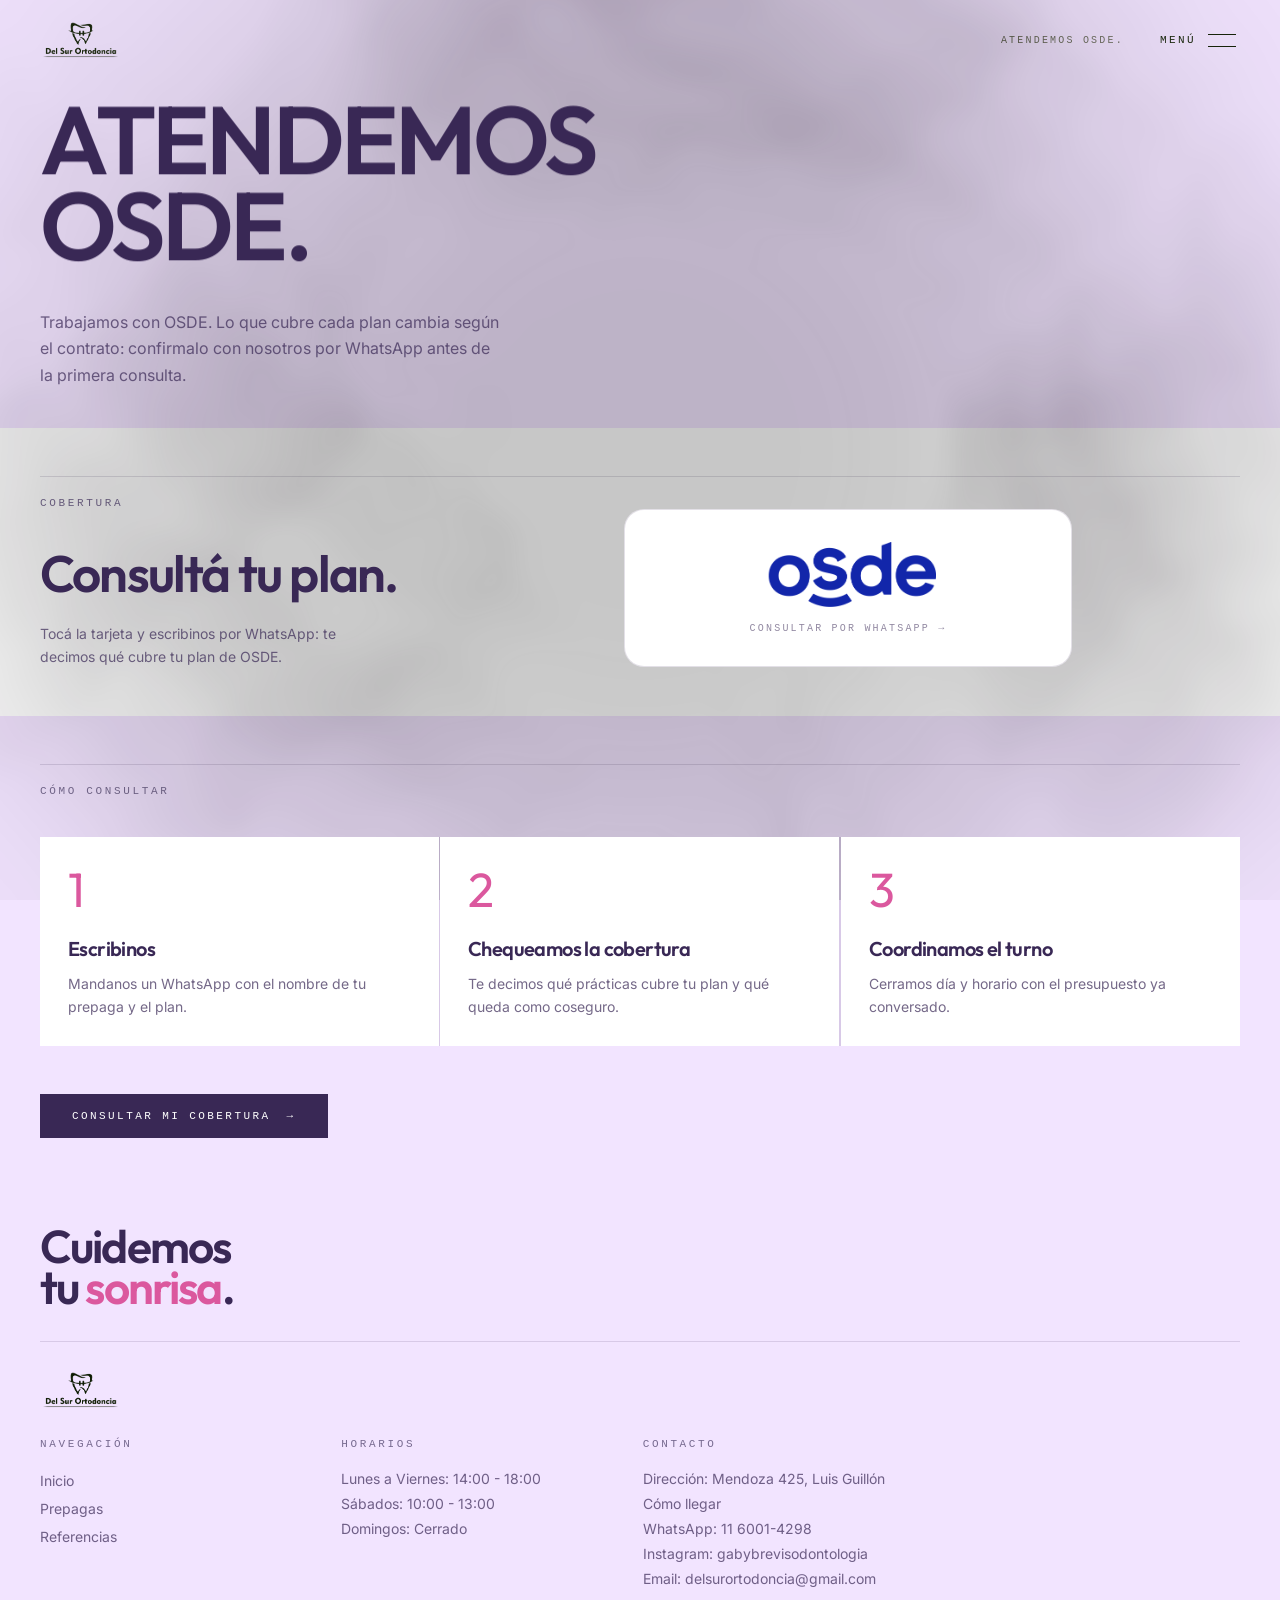
==== prepagas.html @ 05bff057 "Celu" ====
<!doctype html>
<html lang="es">

<head>
  <meta charset="utf-8" />
  <meta name="viewport" content="width=device-width, initial-scale=1" />
  <title>Prepagas — Del Sur Ortodoncia</title>
  <meta name="description"
    content="Atendemos OSDE en Del Sur Ortodoncia. Consultá tu cobertura por WhatsApp antes de reservar el turno." />
  <meta name="author" content="Del Sur Ortodoncia" />
  <meta property="og:type" content="website" />
  <meta property="og:title" content="Prepagas — Del Sur Ortodoncia" />
  <meta property="og:description"
    content="Atendemos OSDE en Del Sur Ortodoncia. Consultá tu cobertura por WhatsApp antes de reservar el turno." />
  <meta name="twitter:card" content="summary_large_image" />
  <link rel="icon" href="/favicon.ico" />
  <link rel="preconnect" href="https://fonts.googleapis.com" />
  <link rel="preconnect" href="https://fonts.gstatic.com" crossorigin />
  <link rel="stylesheet"
    href="https://fonts.googleapis.com/css2?family=Outfit:wght@400;500;600;700&family=Inter:wght@400;500&display=swap" />
  <link rel="stylesheet" href="css/base.css?v=6" />
  <link rel="stylesheet" href="css/utils.css" />
  <link rel="stylesheet" href="css/efectos.css" />
</head>

<body class="pagina-prepagas">
  <div class="cortina" aria-hidden="true"></div>
  <header class="cabecera">
    <div class="contenedor">
      <a class="marca" href="index.html" aria-label="Inicio">
        <img src="logo.png" alt="Del Sur Ortodoncia"
          style="max-height: 48px; width: auto; max-width: 100%; object-fit: contain; mix-blend-mode: difference;">
      </a>
      <div class="cabecera-derecha">
        <span data-magnetic="0.35">
          <button type="button" class="boton-menu" data-menu-btn aria-expanded="false" aria-label="Abrir menú">
            <span data-menu-label>Menú</span>
            <span class="icono-menu" aria-hidden="true"><span></span><span></span></span>
          </button>
        </span>
      </div>
    </div>
  </header>

  <div class="menu">
    <div class="contenedor">
      <nav class="menu-lista">
        <span class="menu-fila"><a class="menu-enlace" href="index.html"><span class="menu-numero">1</span><span
              class="menu-texto titulo-grande">Inicio</span></a></span>
        <span class="menu-fila"><a class="menu-enlace activo" href="prepagas.html"><span
              class="menu-numero">2</span><span class="menu-texto titulo-grande">Prepagas</span></a></span>
        <span class="menu-fila"><a class="menu-enlace" href="referencias.html"><span class="menu-numero">3</span><span
              class="menu-texto titulo-grande">Referencias</span></a></span>
      </nav>
      <div class="menu-info">
        <p class="fuente-texto parrafo-chico opacidad-60" style="max-width:20rem">Del Sur Ortodoncia — atención
          odontológica con tiempos
          reales y seguimiento del caso.</p>
        <p class="texto-mono-10 mayusculas opacidad-60" style="line-height:2">Dirección: Mendoza 425, Luis
          Guillón<br />WhatsApp: 11 6001-4298<br />delsurortodoncia@gmail.com</p>
        <p class="texto-mono-10 mayusculas opacidad-40 med-td">Menú — 6 secciones</p>
      </div>
    </div>
  </div>

  <main>
    <section class="fondo-celeste relleno-abajo-10 relleno-arriba-20 med-ra-24">
      <div class="contenedor">
        <h1 class="titulo-grande mayusculas" data-split data-delay="0.1" data-trigger="load"><span
            class="linea-mascara"><span data-line-inner>Atendemos</span></span><span class="linea-mascara"><span
              data-line-inner>OSDE.</span></span></h1>
        <div class="margen-arriba-10" data-reveal data-y="30" data-delay="0.3" style="max-width:46ch">
          <p class="fuente-texto parrafo opacidad-70">Trabajamos con OSDE. Lo que cubre cada plan cambia
            según el contrato: confirmalo con nosotros por WhatsApp antes de la primera consulta.</p>
        </div>
      </div>
    </section>

    <section class="fondo-claro relleno-vert-10 med-rv-12 seccion-cobertura">
      <div class="contenedor">
        <div class="cabecera-seccion"><span class="etiqueta">Cobertura</span>
        </div>
        <div class="grilla espacio-12 margen-arriba-10 med-columnas-12 alinear-centro">
          <div class="med-cs-4">
            <div data-reveal data-y="30">
              <h2 class="titulo-mediano" style="max-width:14ch">Consultá tu plan.</h2>
              <p class="margen-arriba-6 fuente-texto parrafo-chico opacidad-70" style="max-width:38ch">Tocá la tarjeta y
                escribinos por WhatsApp: te decimos qué cubre tu plan de OSDE.</p>
            </div>
          </div>
          <div class="med-cs-8">
            <a class="tarjeta-osde"
              href="https://wa.me/5491160014298?text=%C2%A1Hola%21%20Quiero%20saber%20qu%C3%A9%20tratamientos%20cubre%20mi%20plan%20de%20OSDE%20en%20Del%20Sur%20Ortodoncia."
              target="_blank" rel="noopener noreferrer" aria-label="Consultar por WhatsApp qué cubre OSDE"><img
                src="assets/logos/osde.png" alt="Logo de OSDE" loading="lazy" /><span class="leyenda">Consultar por
                WhatsApp →</span></a>
          </div>
        </div>
      </div>
    </section>

    <section class="fondo-celeste relleno-vert-10 med-rv-12">
      <div class="contenedor">
        <div class="cabecera-seccion"><span class="etiqueta">Cómo consultar</span></div>
        <div class="grilla-tarjetas margen-arriba-10 med-columnas-3">
          <div class="tarjeta tarjeta-paso relleno-8 med-relleno-10"><span
              class="fuente-titulo texto-5xl texto-verde">1</span>
            <h2 class="margen-arriba-6 fuente-titulo texto-xl">Escribinos</h2>
            <p class="margen-arriba-3 fuente-texto parrafo-chico opacidad-70">Mandanos un WhatsApp con el nombre de tu
              prepaga y el
              plan.</p>
          </div>
          <div class="tarjeta tarjeta-paso relleno-8 med-relleno-10"><span
              class="fuente-titulo texto-5xl texto-verde">2</span>
            <h2 class="margen-arriba-6 fuente-titulo texto-xl">Chequeamos la cobertura</h2>
            <p class="margen-arriba-3 fuente-texto parrafo-chico opacidad-70">Te decimos qué prácticas cubre tu plan y
              qué queda como coseguro.</p>
          </div>
          <div class="tarjeta tarjeta-paso relleno-8 med-relleno-10"><span
              class="fuente-titulo texto-5xl texto-verde">3</span>
            <h2 class="margen-arriba-6 fuente-titulo texto-xl">Coordinamos el turno</h2>
            <p class="margen-arriba-3 fuente-texto parrafo-chico opacidad-70">Cerramos día y horario con el presupuesto
              ya conversado.</p>
          </div>
        </div>
        <div class="margen-arriba-12"><span data-magnetic="0.25"><a class="boton boton-solido"
              href="https://wa.me/5491160014298?text=%C2%A1Hola%21%20Quiero%20consultar%20si%20atienden%20mi%20prepaga%20en%20Del%20Sur%20Ortodoncia."
              target="_blank" rel="noopener noreferrer"><span class="relativo">Consultar mi cobertura</span><span
                class="flecha">→</span></a></span></div>
      </div>
    </section>
  </main>
  <footer class="fondo-celeste">
    <div class="contenedor relleno-vert-8 med-rv-10">
      <div>
        <h2 class="titulo-grande" style="max-width:12ch">Cuidemos tu <span class="texto-verde">sonrisa</span>.
        </h2>
      </div>
      <div class="margen-arriba-20 flexible columna espacio-3 borde-arriba relleno-arriba-6 peq-fila peq-ac peq-je">
        <img src="logo.png" alt="Del Sur Ortodoncia"
          style="max-height: 48px; width: auto; max-width: 100%; object-fit: contain; mix-blend-mode: difference;">
      </div>
      <div class="grilla espacio-10 margen-arriba-10 med-columnas-3" style="max-width:54rem">
        <div>
          <p class="etiqueta">Navegación</p>
          <ul class="margen-arriba-5 separacion-y-2">
            <li><a class="fuente-texto texto-chico opacidad-70" href="index.html">Inicio</a></li>
            <li><a class="fuente-texto texto-chico opacidad-70" href="prepagas.html">Prepagas</a></li>
            <li><a class="fuente-texto texto-chico opacidad-70" href="referencias.html">Referencias</a></li>
          </ul>
        </div>
        <div>
          <p class="etiqueta">Horarios</p>
          <ul class="margen-arriba-5 separacion-y-2 fuente-texto texto-chico opacidad-70">
            <li>Lunes a Viernes: 14:00 - 18:00</li>
            <li>Sábados: 10:00 - 13:00</li>
            <li>Domingos: Cerrado</li>
          </ul>
        </div>
        <div>
          <p class="etiqueta">Contacto</p>
          <ul class="margen-arriba-5 separacion-y-2 fuente-texto texto-chico opacidad-70">
            <li>Dirección: Mendoza 425, Luis Guillón</li>
            <li><a href="index.html#como-llegar">Cómo llegar</a></li>
            <li>WhatsApp: <a href="https://wa.me/5491160014298" target="_blank" rel="noopener noreferrer">11
                6001-4298</a></li>
            <li>Instagram: <a href="https://www.instagram.com/gabybrevisodontologia/" target="_blank"
                rel="noopener noreferrer">gabybrevisodontologia</a></li>
            <li>Email: delsurortodoncia@gmail.com</li>
          </ul>
        </div>
      </div>
    </div>
  </footer>
  <script src="js/site.js?v=3" defer></script>
  <script src="js/efectos.js?v=2" defer></script>
</body>

</html>
---- css/base.css ----
:root {
  --ink: oklch(0.32 0.07 185);
  --ink-soft: oklch(0.43 0.06 185);
  --bone: oklch(1 0 0);
  --bone-deep: oklch(0.955 0.02 180);
  --stone: oklch(0.55 0.045 185);
  --mint: oklch(0.6 0.12 185);
  --clay: oklch(0.66 0.1 185);
  --sky: oklch(0.965 0.025 180);
  --sky-deep: oklch(0.915 0.05 182);
  --line: oklch(0.32 0.07 185 / 0.14);
  --line-invert: oklch(0.32 0.07 185 / 0.1);
  --background: var(--bone);
  --foreground: var(--ink);

  --font-display: "Outfit", ui-sans-serif, system-ui, sans-serif;
  --font-sans: "Inter", ui-sans-serif, system-ui, sans-serif;
  --font-mono: ui-monospace, monospace;
  --ease-out-expo: cubic-bezier(0.16, 1, 0.3, 1);
}

.pagina-prepagas {
  --ink: oklch(0.32 0.08 300);
  --ink-soft: oklch(0.43 0.07 300);
  --bone-deep: oklch(0.955 0.02 305);
  --stone: oklch(0.55 0.06 300);
  --mint: oklch(0.65 0.18 350);
  --clay: oklch(0.7 0.12 330);
  --sky: oklch(0.94 0.045 305);
  --sky-deep: oklch(0.88 0.07 305);
  --line: oklch(0.32 0.08 300 / 0.14);
  --line-invert: oklch(0.32 0.08 300 / 0.1);
  --background: var(--bone);
  --foreground: var(--ink);
}

.pagina-prepagas .velo {
  background: oklch(0.4 0.08 310);
}

.pagina-referencias {
  --ink: oklch(0.32 0.08 280);
  --ink-soft: oklch(0.43 0.07 280);
  --bone-deep: oklch(0.955 0.02 280);
  --stone: oklch(0.55 0.06 280);
  --mint: oklch(0.60 0.17 275);
  --clay: oklch(0.68 0.12 300);
  --sky: oklch(0.93 0.05 280);
  --sky-deep: oklch(0.86 0.08 278);
  --line: oklch(0.32 0.08 280 / 0.14);
  --line-invert: oklch(0.32 0.08 280 / 0.1);
  --background: var(--bone);
  --foreground: var(--ink);
}

.pagina-referencias .velo {
  background: oklch(0.4 0.09 280);
}

.vitrina {
  max-width: 52rem;
  margin-inline: auto;
}

.pestanas {
  display: flex;
  align-items: center;
  gap: 0.5rem;
  flex-wrap: wrap;
}

.pestana {
  display: inline-flex;
  align-items: baseline;
  gap: 0.6rem;
  border: 1px solid var(--line);
  border-radius: 999px;
  background: transparent;
  color: inherit;
  padding: 0.7rem 1.2rem;
  font-family: var(--font-mono);
  font-size: 11px;
  text-transform: uppercase;
  letter-spacing: 0.18em;
  transition:
    background-color 0.4s var(--ease-out-expo),
    color 0.4s var(--ease-out-expo);
}

.pestana-num {
  font-size: 10px;
  opacity: 0.55;
}

.pestana.activa {
  background: var(--ink);
  border-color: var(--ink);
  color: var(--bone);
}

.vitrina-cuenta {
  margin-left: auto;
  font-family: var(--font-mono);
  font-size: 10px;
  letter-spacing: 0.22em;
  opacity: 0.55;
}

.marco-vitrina {
  display: grid;
  margin-top: 1.25rem;
  border: 1px solid var(--line);
  border-radius: 1.25rem;
  overflow: hidden;
  background: var(--bone);
}

.foto-vitrina {
  grid-area: 1 / 1;
  margin: 0;
  opacity: 0;
  visibility: hidden;
  transform: scale(0.985);
  transition:
    opacity 0.55s var(--ease-out-expo),
    transform 0.55s var(--ease-out-expo),
    visibility 0s linear 0.55s;
}

.foto-vitrina.activa {
  opacity: 1;
  visibility: visible;
  transform: none;
  transition:
    opacity 0.55s var(--ease-out-expo),
    transform 0.55s var(--ease-out-expo);
}

.foto-vitrina img {
  display: block;
  width: 100%;
  height: auto;
}

.mapa {
  width: 100%;
  aspect-ratio: 16 / 10;
  border: 1px solid var(--line);
  border-radius: 1.25rem;
  filter: saturate(0.75);
}

*,
*::before,
*::after {
  box-sizing: border-box;
  border: 0 solid var(--line);
}

html {
  -webkit-font-smoothing: antialiased;
  text-rendering: optimizeLegibility;
}

body {
  margin: 0;
  background-color: var(--background);
  color: var(--foreground);
  font-family: var(--font-sans);
  overflow-x: hidden;
}

img {
  display: block;
  max-width: 100%;
}

a {
  color: inherit;
  text-decoration: none;
}

button {
  font: inherit;
  color: inherit;
  background: none;
  cursor: pointer;
}

ul {
  list-style: none;
  margin: 0;
  padding: 0;
}

p,
h1,
h2,
h3,
dl,
dd {
  margin: 0;
}

::selection {
  background: var(--sky-deep);
  color: var(--ink);
}

h1,
h2,
h3 {
  font-family: var(--font-display);
  font-weight: 600;
  letter-spacing: -0.035em;
  line-height: 0.92;
  text-wrap: balance;
}


.fondo-celeste {
  background-color: var(--sky);
  color: var(--ink);
}

.fondo-claro {
  background-color: var(--bone);
  color: var(--ink);
}

.contenedor {
  width: 100%;
  margin-inline: auto;
  max-width: 100rem;
  padding-inline: 1.25rem;
}

@media (width >=48rem) {
  .contenedor {
    padding-inline: 2.5rem;
  }
}

@media (width >=90rem) {
  .contenedor {
    padding-inline: 4rem;
  }
}

.etiqueta {
  font-family: var(--font-mono);
  font-size: 0.6875rem;
  text-transform: uppercase;
  letter-spacing: 0.24em;
  color: var(--stone);
}

.titulo-xl {
  font-family: var(--font-display);
  font-weight: 600;
  letter-spacing: -0.045em;
  line-height: 0.86;
  font-size: clamp(3rem, 12.5vw, 15rem);
}

.titulo-grande {
  font-family: var(--font-display);
  font-weight: 600;
  letter-spacing: -0.04em;
  line-height: 0.9;
  font-size: clamp(2.5rem, 7.5vw, 7rem);
}

.titulo-mediano {
  font-family: var(--font-display);
  font-weight: 600;
  letter-spacing: -0.035em;
  line-height: 0.95;
  font-size: clamp(1.875rem, 4vw, 3.5rem);
}

.linea-mascara {
  display: block;
  overflow: hidden;
}

.mayusculas {
  text-transform: uppercase;
}

.texto-verde {
  color: var(--mint);
}

.texto-arcilla {
  color: var(--clay);
}

.texto-gris {
  color: var(--stone);
}

.fuente-titulo {
  font-family: var(--font-display);
  letter-spacing: -0.03em;
}

.fuente-texto {
  font-family: var(--font-sans);
}

.fuente-mono {
  font-family: var(--font-mono);
}

.texto-mono-10 {
  font-family: var(--font-mono);
  font-size: 10px;
  letter-spacing: 0.22em;
}

.texto-mono-11 {
  font-family: var(--font-mono);
  font-size: 11px;
  letter-spacing: 0.2em;
}

.mayusculas {
  text-transform: uppercase;
}

.parrafo {
  font-size: 1rem;
  line-height: 1.65;
}

.parrafo-chico {
  font-size: 0.875rem;
  line-height: 1.65;
}

.borde-arriba {
  border-top-width: 1px;
}

.borde-abajo {
  border-bottom-width: 1px;
}

.borde-vertical {
  border-top-width: 1px;
  border-bottom-width: 1px;
}

.borde-actual {
  border-color: currentColor;
}

.borde-suave {
  border-color: color-mix(in oklab, currentColor 15%, transparent);
}


[data-reveal] {
  opacity: 0;
  transform: translateY(var(--reveal-y, 28px));
  transition:
    opacity 1s var(--ease-out-expo),
    transform 1s var(--ease-out-expo);
  transition-delay: var(--reveal-delay, 0s);
}

[data-reveal].animado {
  opacity: 1;
  transform: translateY(0);
}

[data-line-inner] {
  display: block;
  transform: translateY(105%);
  opacity: 0;
  will-change: transform;
  transition:
    transform 1.15s var(--ease-out-expo),
    opacity 1.15s var(--ease-out-expo);
  transition-delay: var(--line-delay, 0s);
}

[data-line-inner].animado {
  transform: translateY(0);
  opacity: 1;
}

[data-parallax] {
  position: relative;
  overflow: hidden;
  clip-path: inset(14% 0% 14% 0%);
  transition: clip-path 1.4s var(--ease-out-expo);
}

[data-parallax].animado {
  clip-path: inset(0% 0% 0% 0%);
}

[data-parallax] img {
  height: 100%;
  width: 100%;
  object-fit: cover;
  transform: scale(1.12);
  will-change: transform;
}

[data-magnetic] {
  display: inline-block;
  will-change: transform;
}

@keyframes cc-marquee {
  from {
    transform: translate3d(0, 0, 0);
  }

  to {
    transform: translate3d(-50%, 0, 0);
  }
}


.cabecera {
  position: fixed;
  inset-inline: 0;
  top: 0;
  z-index: 160;
  mix-blend-mode: difference;
  color: #fff;
}

.cabecera .contenedor {
  display: flex;
  height: 5rem;
  align-items: center;
  justify-content: space-between;
  color: #fff;
}

.marca {
  display: flex;
  align-items: baseline;
  gap: 0.75rem;
}

.marca-logo {
  font-family: var(--font-display);
  font-size: 1.65rem;
  font-weight: 600;
  letter-spacing: -0.05em;
}

.marca-subtexto {
  display: none;
  font-family: var(--font-mono);
  font-size: 10px;
  text-transform: uppercase;
  letter-spacing: 0.28em;
  opacity: 0.6;
}

@media (width >=40rem) {
  .marca-subtexto {
    display: block;
  }
}

.cabecera-derecha {
  display: flex;
  align-items: center;
  gap: 2rem;
}

.pagina-actual {
  display: none;
  font-family: var(--font-mono);
  font-size: 10px;
  text-transform: uppercase;
  letter-spacing: 0.28em;
  opacity: 0.6;
}

@media (width >=48rem) {
  .pagina-actual {
    display: block;
  }
}

.boton-menu {
  display: flex;
  height: 2.75rem;
  align-items: center;
  gap: 0.75rem;
  padding-inline: 0.25rem;
  font-family: var(--font-mono);
  font-size: 11px;
  text-transform: uppercase;
  letter-spacing: 0.22em;
}

.icono-menu {
  position: relative;
  display: block;
  height: 0.75rem;
  width: 1.75rem;
}

.icono-menu span {
  position: absolute;
  left: 0;
  display: block;
  height: 1px;
  width: 100%;
  background: currentColor;
  transition: transform 0.5s var(--ease-out-expo);
}

.icono-menu span:nth-child(1) {
  top: 0;
}

.icono-menu span:nth-child(2) {
  top: 0.75rem;
}

.abierto .icono-menu span:nth-child(1) {
  top: 0.375rem;
  transform: rotate(45deg);
}

.abierto .icono-menu span:nth-child(2) {
  top: 0.375rem;
  transform: rotate(-45deg);
}

.menu {
  position: fixed;
  inset: 0;
  z-index: 155;
  display: none;
  background: transparent;
  pointer-events: none;
}

.menu.visible {
  display: block;
  pointer-events: auto;
}

.menu::before {
  content: "";
  position: absolute;
  inset: 0;
  background: color-mix(in oklab, var(--ink) 28%, transparent);
  backdrop-filter: blur(10px);
  -webkit-backdrop-filter: blur(10px);
  opacity: 0;
  transition: opacity 0.45s ease;
}

.menu.abierto::before {
  opacity: 1;
}

.menu>.contenedor {
  position: relative;
  display: flex;
  height: auto;
  max-height: 78vh;
  overflow: auto;
  flex-direction: column;
  justify-content: flex-start;
  background: var(--bone);
  color: var(--ink);
  border-bottom: 1px solid var(--line);
  border-bottom-left-radius: 1.25rem;
  border-bottom-right-radius: 1.25rem;
  box-shadow: 0 30px 60px -30px oklch(0.32 0.07 185 / 0.25);
  padding-top: 5.25rem;
  padding-bottom: 1.5rem;
  transform: translateY(-102%);
  transition: transform 0.6s cubic-bezier(0.87, 0, 0.13, 1);
}

.menu.abierto>.contenedor {
  transform: translateY(0);
}

.menu-lista {
  display: flex;
  flex-direction: column;
  border-bottom-width: 1px;
}

.menu-fila {
  display: block;
  overflow: hidden;
}

.menu-fila:not(:last-child) {
  border-bottom-width: 1px;
}

.menu-enlace {
  display: flex;
  align-items: baseline;
  gap: 1.25rem;
  padding-block: 0.6rem;
  transform: translateY(40%);
  opacity: 0;
  transition:
    transform 0.6s var(--ease-out-expo),
    opacity 0.6s var(--ease-out-expo);
  transition-delay: var(--nav-delay, 0s);
}

@media (width >=48rem) {
  .menu>.contenedor {
    display: grid;
    grid-template-columns: 1.1fr 0.9fr;
    gap: 1rem 3rem;
    align-items: stretch;
    max-height: min(68vh, 30rem);
    padding-top: 6rem;
    padding-bottom: 2rem;
  }

  .menu-enlace {
    gap: 1.5rem;
    padding-block: 0.65rem;
  }
}

.menu.abierto .menu-enlace {
  transform: translateY(0);
  opacity: 1;
}

.menu-numero {
  font-family: var(--font-mono);
  font-size: 10px;
  letter-spacing: 0.22em;
  color: var(--mint);
}

.menu-lista .menu-texto {
  font-size: clamp(1.5rem, 3vw, 2.25rem);
  line-height: 1;
  opacity: 0.55;
  transition:
    opacity 0.5s var(--ease-out-expo),
    transform 0.5s var(--ease-out-expo);
}

.menu-enlace:hover .menu-texto {
  opacity: 1;
  transform: translateX(0.5rem);
}

.menu-enlace.activo .menu-texto {
  opacity: 1;
}

.menu-aqui {
  display: none;
  margin-left: auto;
  font-family: var(--font-mono);
  font-size: 10px;
  text-transform: uppercase;
  letter-spacing: 0.22em;
  color: var(--mint);
}

@media (width >=48rem) {
  .menu-aqui {
    display: block;
  }
}

.menu-info {
  display: grid;
  gap: 1rem;
  border-top-width: 1px;
  margin-top: 0.75rem;
  padding-top: 0.75rem;
  opacity: 0;
  transition: opacity 0.5s linear 0.35s;
}

.menu.abierto .menu-info {
  opacity: 1;
}

@media (width >=48rem) {
  .menu-info {
    grid-template-columns: 1fr;
    align-content: center;
    border-top-width: 0;
    border-left-width: 1px;
    margin-top: 0;
    padding-top: 0;
    padding-left: 2rem;
  }
}


.boton {
  position: relative;
  display: inline-flex;
  align-items: center;
  gap: 1rem;
  overflow: hidden;
  padding: 1rem 2rem;
  font-family: var(--font-mono);
  font-size: 11px;
  text-transform: uppercase;
  letter-spacing: 0.22em;
}

.boton .flecha {
  position: relative;
  transition: transform 0.5s var(--ease-out-expo);
}

.boton:hover .flecha {
  transform: translateX(0.375rem);
}

.boton-solido {
  background: var(--ink);
  color: var(--bone);
}

.boton-borde {
  border-width: 1px;
  color: var(--ink);
  transition: background-color 0.4s var(--ease-out-expo);
}

.boton-borde:hover {
  background: var(--sky);
}

.boton-icono {
  display: inline-flex;
  align-items: center;
  justify-content: center;
  gap: 0.75rem;
  padding: 0.75rem;
  min-width: 68px;
  min-height: 68px;
  box-sizing: border-box;
  color: var(--ink);
}

.boton-icono .tipeo:empty {
  display: none;
}


.boton-icono-claro {
  color: var(--mint);
}

/* CSS correcto: base.css. Icono 24x24 centrado en el recuadro celeste. */
.icono-wa {
  display: inline-flex;
  align-items: center;
  justify-content: center;
  flex: none;
  width: 32px;
  height: 32px;
  margin: 0;
  padding-left: 2px;
  box-sizing: border-box;
  overflow: visible;
  color: inherit;
}

.icono-wa svg {
  display: block;
  width: 28px;
  height: 28px;
  max-width: none;
}

.icono-wa path {
  fill: currentColor;
}

.boton-icono img {
  display: block;
  width: 28px;
  height: 28px;
  margin: 0;
  margin-left: 2px;
  object-fit: contain;
}

.botones-mobile {
  display: none;
}

@media (width >=48rem) {
  .boton-icono {
    background: color-mix(in oklab, var(--sky) 65%, var(--bone));
    border-radius: 1.1rem;
  }
}

@media (max-width: 47.99rem) {
  .boton-icono {
    display: none;
  }

  .botones-mobile {
    display: flex;
    flex-direction: column;
    gap: 0.75rem;
  }

  .boton-mobile {
    display: inline-flex;
    align-items: center;
    justify-content: center;
    padding: 1rem 1.5rem;
    border-radius: 999px;
    font-family: var(--font-mono);
    font-size: 11px;
    text-transform: uppercase;
    letter-spacing: 0.18em;
    text-align: center;
  }

  .boton-mobile-solido {
    background: var(--ink);
    color: var(--bone);
  }

  .boton-mobile-borde {
    border: 1px solid color-mix(in oklab, var(--ink) 35%, transparent);
    color: var(--ink);
  }
}

.boton-icono .tipeo {
  font-family: var(--font-mono);
  font-size: 11px;
  text-transform: uppercase;
  letter-spacing: 0.22em;
  white-space: nowrap;
}

.boton-icono .tipeo.con-cursor::after {
  content: "▍";
  margin-left: 1px;
}

.boton-icono .tipeo.escribiendo::after {
  animation: none;
  opacity: 1;
}

.boton-icono .tipeo.completo::after {
  animation: parpadeo 1s steps(1) infinite;
}

@keyframes parpadeo {
  50% {
    opacity: 0;
  }
}

.enlace-flecha {
  display: inline-flex;
  align-items: center;
  gap: 1rem;
  border-bottom-width: 1px;
  border-color: currentColor;
  padding-bottom: 0.5rem;
  font-family: var(--font-mono);
  font-size: 11px;
  text-transform: uppercase;
  letter-spacing: 0.22em;
}

.enlace-flecha .barra {
  display: inline-block;
  height: 1px;
  width: 2.5rem;
  background: currentColor;
  transition: width 0.5s var(--ease-out-expo);
}

.enlace-flecha:hover .barra {
  width: 4rem;
}


.grilla-coberturas {
  display: grid;
  grid-template-columns: repeat(2, minmax(0, 1fr));
  border-left-width: 1px;
  border-top-width: 1px;
}

@media (width >=40rem) {
  .grilla-coberturas {
    grid-template-columns: repeat(3, minmax(0, 1fr));
  }
}

@media (width >=64rem) {
  .grilla-coberturas {
    grid-template-columns: repeat(4, minmax(0, 1fr));
  }
}

.celda-cobertura {
  position: relative;
  display: grid;
  place-items: center;
  border-bottom-width: 1px;
  border-right-width: 1px;
  padding-inline: 1.5rem;
  height: 7rem;
  background: var(--bone);
  transition: background-color 0.5s var(--ease-out-expo);
}

.grilla-gde .celda-cobertura {
  height: 8rem;
}

a.celda-cobertura:hover {
  background: var(--sky);
}

.celda-cobertura img {
  width: auto;
  max-height: 3rem;
  max-width: 76%;
  object-fit: contain;
  transition: transform 0.5s var(--ease-out-expo);
}

.grilla-gde .celda-cobertura img {
  max-height: 3.5rem;
  max-width: 72%;
}

a.celda-cobertura:hover img {
  transform: translateY(-0.25rem);
}

.celda-cobertura .externo {
  position: absolute;
  bottom: 0.75rem;
  right: 1rem;
  opacity: 0;
  transition: opacity 0.3s linear;
}

a.celda-cobertura:hover .externo {
  opacity: 0.6;
}

.mas-coberturas {
  font-family: var(--font-display);
  letter-spacing: -0.03em;
  color: var(--stone);
  font-size: 1.25rem;
}

.grilla-gde .mas-coberturas {
  font-size: 1.5rem;
}

.tarjeta-osde {
  position: relative;
  display: flex;
  flex-direction: column;
  align-items: center;
  justify-content: center;
  gap: 1.5rem;
  height: 100%;
  min-height: 19rem;
  background: var(--bone);
  border: 1px solid var(--line);
  border-radius: 1.25rem;
  padding: clamp(2rem, 4vw, 3.5rem);
  text-align: center;
  transition:
    transform 0.5s var(--ease-out-expo),
    box-shadow 0.5s var(--ease-out-expo);
}

.tarjeta-osde:hover {
  transform: translateY(-0.25rem);
  box-shadow: 0 24px 50px -30px oklch(0.32 0.07 185 / 0.35);
}

.tarjeta-osde img {
  width: min(100%, 15rem);
  height: auto;
  max-height: 5rem;
  object-fit: contain;
}

.tarjeta-osde .leyenda {
  font-family: var(--font-mono);
  font-size: 10px;
  text-transform: uppercase;
  letter-spacing: 0.22em;
  opacity: 0.55;
}

.pagina-prepagas .tarjeta-osde img {
  width: min(100%, 11rem);
}

.pagina-prepagas .tarjeta-osde {
  min-height: 0;
  width: 100%;
  max-width: 28rem;
  margin-inline: auto;
  padding: 2rem clamp(1.5rem, 3vw, 2.5rem);
  gap: 1rem;
  justify-content: flex-start;
}

@media (width >=48rem) {
  .pagina-prepagas .seccion-cobertura .tarjeta-osde {
    margin-top: -2.5rem;
  }
}

.lista-osde {
  margin: 1.25rem 0 0;
  padding: 0;
  display: grid;
  gap: 0.5rem;
}

.lista-osde li {
  display: flex;
  gap: 0.6rem;
  align-items: baseline;
}

.lista-osde li::before {
  content: "+";
  font-family: var(--font-mono);
  color: var(--mint);
}

/* Hero inicio: fondo verdecito clarito plano, sin blur / aurora */
.pagina-inicio main>section:first-child {
  background: #E9F3EF;
}

.pagina-inicio main>section:first-child .aurora {
  display: none !important;
}

.pagina-inicio main>section:first-child.heroe-oscuro {
  background: #0A1A2E;
  color: var(--bone);
  --foreground: var(--bone);
}

.heroe-oscuro {
  background: #0A1A2E;
  color: var(--bone);
  --foreground: var(--bone);
}

.heroe-oscuro .aurora {
  display: none;
}

.heroe-oscuro .boton-icono {
  color: var(--bone);
}

.heroe-oscuro .boton-icono-claro {
  color: var(--mint);
}

.heroe-oscuro .icono-wa path {
  fill: var(--bone);
}

.heroe-oscuro .boton-mobile-solido {
  background: var(--bone);
  color: var(--ink);
}

.heroe-oscuro .boton-mobile-borde {
  border-color: color-mix(in oklab, var(--bone) 40%, transparent);
  color: var(--bone);
}

.mapa-dibujo {
  position: relative;
  display: block;
  border: 1px solid var(--line);
  border-radius: 1.25rem;
  overflow: hidden;
  background: #E6F2EC;
  aspect-ratio: 16 / 10;
  transition: transform 0.5s var(--ease-out-expo), box-shadow 0.5s var(--ease-out-expo);
}

.mapa-dibujo:hover {
  transform: translateY(-0.25rem);
  box-shadow: 0 24px 50px -30px oklch(0.32 0.07 185 / 0.35);
}

.mapa-dibujo svg {
  display: block;
  width: 100%;
  height: 100%;
}

.mapa-chip {
  position: absolute;
  left: 1rem;
  bottom: 1rem;
  display: inline-flex;
  align-items: center;
  gap: 0.6rem;
  font-family: var(--font-mono);
  font-size: 10px;
  text-transform: uppercase;
  letter-spacing: 0.18em;
  color: var(--ink);
  background: var(--bone);
  border: 1px solid var(--line);
  border-radius: 999px;
  padding: 0.55rem 1rem;
}

.mapa-chip-dir {
  position: absolute;
  left: 1rem;
  top: 1rem;
  font-family: var(--font-mono);
  font-size: 10px;
  text-transform: uppercase;
  letter-spacing: 0.18em;
  color: var(--ink);
  background: color-mix(in oklab, var(--bone) 88%, transparent);
  backdrop-filter: blur(6px);
  border: 1px solid var(--line);
  border-radius: 999px;
  padding: 0.55rem 1rem;
}

@media (width >=48rem) {
  #como-llegar .med-cs-8 {
    display: flex;
    justify-content: center;
    align-items: center;
  }

  #como-llegar .mapa-dibujo {
    width: min(100%, 26rem);
    margin-left: 1.5rem;
    margin-top: -50px;
  }
}

@keyframes mapa-pulso {
  0% {
    transform: scale(0.6);
    opacity: 0.7;
  }

  100% {
    transform: scale(2.2);
    opacity: 0;
  }
}

.grilla-tarjetas .tarjeta-paso {
  padding: 1.75rem;
}

@media (max-width: 47.99rem) {
  .pagina-inicio .seccion-osde {
    text-align: center;
  }

  .pagina-inicio .seccion-osde h2 {
    margin-inline: auto;
  }

  .pagina-inicio .seccion-osde .lista-osde {
    display: none;
  }

  .pagina-inicio .seccion-osde .tarjeta-osde {
    max-width: 24rem;
    margin-inline: auto;
    min-height: 0;
  }

  .pagina-inicio .seccion-osde .solo-pc {
    display: none;
  }

  .pagina-prepagas .seccion-cobertura {
    text-align: center;
  }

  .pagina-prepagas .seccion-cobertura h2 {
    margin-inline: auto;
  }

  .pagina-prepagas .seccion-cobertura .tarjeta-osde {
    max-width: 24rem;
    margin-inline: auto;
    min-height: 0;
  }

  .pagina-prepagas .grilla-tarjetas .tarjeta-paso {
    padding: 1rem;
  }

  .pagina-prepagas .grilla-tarjetas .tarjeta-paso .texto-5xl {
    display: none;
  }

  .pagina-prepagas .grilla-tarjetas .tarjeta-paso h2 {
    margin-top: 0;
  }
}


.fila-indice {
  display: grid;
  grid-template-columns: repeat(12, minmax(0, 1fr));
  align-items: baseline;
  gap: 1rem;
  border-bottom-width: 1px;
  padding-block: 1.5rem;
  transition: color 0.5s var(--ease-out-expo);
}

.fila-indice:hover {
  color: var(--clay);
}

.fila-indice .nombre-indice {
  transition: transform 0.5s var(--ease-out-expo);
}

.fila-indice:hover .nombre-indice {
  transform: translateX(0.75rem);
}

.grilla-tarjetas {
  display: grid;
  gap: 1px;
  background: var(--line);
}

.tarjeta {
  background: var(--bone);
  transition:
    background-color 0.5s var(--ease-out-expo),
    color 0.5s var(--ease-out-expo);
}

.tarjeta-hover:hover {
  background: var(--ink);
  color: var(--bone);
}

.cabecera-seccion {
  display: flex;
  align-items: center;
  gap: 1.5rem;
  border-top-width: 1px;
  border-color: color-mix(in oklab, currentColor 15%, transparent);
  padding-top: 1.25rem;
}

.cabecera-seccion .derecha {
  margin-left: auto;
}

.divisor>*+* {
  border-top-width: 1px;
}


.cortina {
  position: fixed;
  inset: 0;
  z-index: 150;
  display: none;
  background: var(--sky-deep);
  clip-path: inset(100% 0% 0% 0%);
}

.cortina.activo {
  display: block;
}

@media (prefers-reduced-motion: reduce) {

  *,
  *::before,
  *::after {
    transition-duration: 0.01ms !important;
    animation-duration: 0.01ms !important;
  }

  [data-reveal],
  [data-line-inner] {
    opacity: 1;
    transform: none;
  }

  [data-parallax] {
    clip-path: inset(0% 0% 0% 0%);
  }
}


.tarjeta-equipo {
  position: relative;
  display: flex;
  flex-direction: column;
  justify-content: space-between;
  min-height: 26rem;
  padding: 2rem;
  background: var(--sky);
  overflow: hidden;
  transition: background-color 0.5s var(--ease-out-expo);
}

.tarjeta-equipo:hover {
  background: var(--bone);
}

.eq-arr {
  display: flex;
  align-items: baseline;
  justify-content: space-between;
  gap: 1rem;
}

.eq-num {
  font-family: var(--font-display);
  font-weight: 600;
  font-size: clamp(6rem, 12vw, 10rem);
  line-height: 0.9;
  letter-spacing: -0.06em;
  color: var(--mint);
  margin-top: 3rem;
  user-select: none;
}

.eq-pie {
  display: flex;
  flex-wrap: wrap;
  gap: 0.5rem 1.5rem;
  margin-top: 2.5rem;
  padding-top: 1.25rem;
  border-top: 1px solid var(--line);
  font-family: var(--font-mono);
  font-size: 10px;
  text-transform: uppercase;
  letter-spacing: 0.22em;
  opacity: 0.55;
}

.progreso-lectura {
  position: fixed;
  top: 0;
  left: 0;
  height: 2px;
  width: 100%;
  transform: scaleX(0);
  transform-origin: 0 50%;
  background: var(--mint);
  z-index: 200;
  will-change: transform;
}

.cta-flotante {
  position: fixed;
  z-index: 170;
  left: 1rem;
  right: 1rem;
  bottom: 1rem;
  display: flex;
  align-items: center;
  justify-content: center;
  gap: 0.75rem;
  padding: 0.9rem 1rem;
  background: var(--ink);
  color: var(--bone);
  font-family: var(--font-mono);
  font-size: 11px;
  letter-spacing: 0.22em;
  text-transform: uppercase;
  border-radius: 999px;
  box-shadow: 0 12px 30px -12px oklch(0.31 0.062 252 / 0.55);
  transform: translateY(160%);
  transition: transform 0.6s var(--ease-out-expo);
}

.cta-flotante.visible {
  transform: translateY(0);
}

@media (width >=48rem) {
  .cta-flotante {
    display: none;
  }
}

.tarjeta {
  position: relative;
}

.tarjeta::after {
  content: "";
  position: absolute;
  inset: 0;
  pointer-events: none;
  box-shadow: inset 0 0 0 1px transparent;
  transition: box-shadow 0.45s var(--ease-out-expo);
}

.tarjeta:hover::after,
.tarjeta.tocada::after {
  box-shadow: inset 0 0 0 1px color-mix(in oklab, var(--mint) 55%, transparent);
}

.tarjeta-cabeza {
  display: flex;
  align-items: baseline;
  justify-content: space-between;
  gap: 1rem;
}

.tarjeta-indice {
  font-family: var(--font-mono);
  font-size: 10px;
  letter-spacing: 0.22em;
  color: var(--mint);
}

.tarjeta-detalle {
  display: inline-flex;
  align-items: center;
  gap: 0.5rem;
  margin-top: 0.75rem;
  font-family: var(--font-mono);
  font-size: 10px;
  letter-spacing: 0.2em;
  text-transform: uppercase;
  color: var(--stone);
}

.caja-horarios {
  border: 1px solid var(--line);
  background: var(--bone);
  padding: 1.25rem;
}

.horarios-top {
  display: flex;
  align-items: center;
  justify-content: space-between;
  flex-wrap: wrap;
  gap: 0.5rem 1rem;
  padding-bottom: 0.75rem;
  border-bottom: 1px solid var(--line);
}

.chip-estado {
  display: inline-flex;
  align-items: center;
  gap: 0.5rem;
  padding: 0.35rem 0.7rem;
  border-radius: 999px;
  background: color-mix(in oklab, var(--mint) 12%, transparent);
  font-family: var(--font-mono);
  font-size: 10px;
  letter-spacing: 0.16em;
  text-transform: uppercase;
  color: var(--mint);
  white-space: normal;
  max-width: 100%;
  line-height: 1.4;
  text-align: right;
}

.chip-estado.cerrado {
  background: color-mix(in oklab, var(--stone) 14%, transparent);
  color: var(--ink-soft);
}

.chip-punto {
  width: 7px;
  height: 7px;
  border-radius: 999px;
  background: currentColor;
  animation: cc-latido 2.2s ease-in-out infinite;
}

@keyframes cc-latido {

  0%,
  100% {
    opacity: 1;
    transform: scale(1);
  }

  50% {
    opacity: 0.35;
    transform: scale(0.7);
  }
}

.lista-horarios {
  display: grid;
  gap: 0.15rem;
  margin-top: 0.75rem;
}

.lista-horarios li {
  display: grid;
  grid-template-columns: 5.5rem 1fr;
  gap: 0.5rem;
  padding: 0.35rem 0;
  font-family: var(--font-sans);
  font-size: 0.8125rem;
  color: color-mix(in oklab, currentColor 70%, transparent);
  border-bottom: 1px solid color-mix(in oklab, currentColor 8%, transparent);
}

.lista-horarios li:last-child {
  border-bottom: 0;
}

.lista-horarios li.hoy {
  color: var(--ink);
  font-weight: 500;
}

.lista-horarios li.hoy span:first-child::after {
  content: " •";
  color: var(--mint);
}

@media (width >=48rem) {
  .bloque-horarios {
    position: sticky;
    top: 7rem;
    align-self: start;
  }
}

.celda-cobertura img {
  filter: grayscale(1);
  opacity: 0.72;
  transition:
    filter 0.5s var(--ease-out-expo),
    opacity 0.5s var(--ease-out-expo),
    transform 0.5s var(--ease-out-expo);
}

a.celda-cobertura:hover img {
  filter: grayscale(0);
  opacity: 1;
}

@media (max-width: 47.99rem) {
  .grilla-coberturas {
    grid-template-columns: repeat(3, minmax(0, 1fr));
  }

  .celda-cobertura {
    height: 5.25rem;
    padding-inline: 0.75rem;
  }

  .celda-cobertura img {
    max-height: 2.25rem;
    filter: none;
    opacity: 1;
  }
}

.palabra-mascara {
  display: inline-block;
  overflow: hidden;
  vertical-align: bottom;
}

.palabra-mascara>span {
  display: inline-block;
  transform: translateY(110%);
  opacity: 0;
  transition:
    transform 1s var(--ease-out-expo),
    opacity 1s var(--ease-out-expo);
  transition-delay: var(--palabra-delay, 0s);
}

.animado>.palabra-mascara>span,
.palabra-mascara.animado>span {
  transform: translateY(0);
  opacity: 1;
}

.revelado {
  position: relative;
  overflow: hidden;
}

.revelado::after {
  content: "";
  position: absolute;
  inset: 0;
  background: var(--sky-deep);
  transform: scaleY(1);
  transform-origin: 50% 100%;
  transition: transform 1.1s var(--ease-out-expo);
}

.revelado.animado::after {
  transform: scaleY(0);
}

@media (prefers-reduced-motion: reduce) {
  .palabra-mascara>span {
    transform: none;
    opacity: 1;
  }

  .revelado::after {
    display: none;
  }

  .progreso-lectura {
    display: none;
  }
}

.grilla-tarjetas {
  counter-reset: cc-tarjeta;
}

.grilla-tarjetas .tarjeta {
  counter-increment: cc-tarjeta;
}

.grilla-tarjetas .tarjeta>p:first-child::after {
  content: "(" counter(cc-tarjeta) ")";
  position: absolute;
  top: 1.5rem;
  right: 1.5rem;
  font-family: var(--font-mono);
  font-size: 10px;
  letter-spacing: 0.2em;
  color: var(--mint);
  opacity: 0.7;
}

html,
body {
  max-width: 100%;
  overflow-x: hidden;
}


@media (max-width: 47.99rem) {

  a.celda-cobertura img,
  .celda-cobertura img {
    filter: none;
    opacity: 1;
  }
}

/* Acordeón "O elegí el motivo" — solo mobile (index) */
.grupo-toggle {
  display: flex;
  align-items: center;
  justify-content: space-between;
  gap: 1rem;
  width: 100%;
  padding: 0;
  background: none;
  border: 0;
  color: inherit;
  text-align: left;
  font: inherit;
}

.acordeon-cabeza {
  display: flex;
  align-items: center;
  justify-content: space-between;
  gap: 1rem;
  width: 100%;
  padding: 0;
  background: none;
  border: 0;
  color: inherit;
  text-align: left;
  font: inherit;
}

.acordeon-signo {
  font-family: var(--font-mono);
  font-size: 1.3rem;
  line-height: 1;
  color: var(--mint);
  flex: none;
}

[data-acordeon-cuerpo] {
  display: none;
}

[data-acordeon].abierto [data-acordeon-cuerpo] {
  display: block;
}

/* Imágenes de especialidades (archivos propios, sin retoques) */
.imagenes-especialidad {
  display: flex;
  align-items: center;
  justify-content: center;
  gap: 2rem;
  margin-top: 1rem;
}

.imagenes-especialidad img {
  display: block;
  height: 44px;
  width: auto;
  max-width: none;
}

/* Icono de especialidad dentro del recuadro blanco, a la izquierda del texto,
   siempre centrado verticalmente (cerrado y abierto). Sin fondo,
   sin cambios de color ni forma: solo tamaño contenido. */
#pedir-turno .grilla-tarjetas .tarjeta {
  display: flex;
  align-items: center;
  gap: 1rem;
}

.icono-especialidad {
  display: block;
  flex: none;
  width: 80px;
  height: 80px;
  margin: -16px;
  object-fit: contain;
  object-position: center;
  background: none;
  border-radius: 0;
  filter: none;
  box-shadow: none;
}

.contenido-especialidad {
  flex: 1;
  min-width: 0;
}

/* Agregado de descripción solo para PC (en mobile queda la corta) */
#pedir-turno .extra-pc {
  display: none;
}

@media (width >=48rem) {
  /* Iconos más grandes solo en PC */
  .imagenes-especialidad img {
    height: 56px;
  }

  /* Icono más grande en PC, misma posición y centrado. */
  #pedir-turno .grilla-tarjetas .tarjeta {
    gap: 1.5rem;
  }

  #pedir-turno .icono-especialidad {
    width: 72px;
    height: 72px;
    margin: 0;
  }

  #pedir-turno .contenido-especialidad {
    flex: 1;
    min-width: 0;
  }
}

@media (width >=48rem) {
  .grupo-toggle {
    cursor: pointer;
  }

  #pedir-turno .grilla-tarjetas {
    gap: 0;
    background: transparent;
  }

  #pedir-turno .grilla-tarjetas .tarjeta {
    border-top: 1px solid var(--line);
  }

  #pedir-turno .grilla-tarjetas .tarjeta:last-child {
    border-bottom: 1px solid var(--line);
  }
}

@media (max-width: 47.99rem) {
  #pedir-turno .contenedor {
    display: flex;
    flex-direction: column;
  }

  #pedir-turno .grilla.espacio-16 {
    display: contents;
  }

  #pedir-turno .med-cs-7 {
    order: 1;
    margin-top: 2.25rem;
  }

  #pedir-turno [data-grupo] {
    order: 2;
  }

  #pedir-turno .bloque-horarios {
    order: 3;
    margin-top: 2.25rem;
  }

  #pedir-turno .grilla-tarjetas {
    grid-template-columns: 1fr;
  }

  #pedir-turno .grilla-tarjetas .tarjeta>p:first-child::after,
  #pedir-turno .acordeon-cabeza::after {
    display: none;
  }

  #pedir-turno .grupo-toggle {
    cursor: pointer;
    padding-inline: 1.5rem;
  }

  #pedir-turno .acordeon-cabeza {
    cursor: pointer;
  }

  #pedir-turno .acordeon-signo {
    font-size: 1.3rem;
    line-height: 1;
    letter-spacing: 0;
  }

  #pedir-turno [data-acordeon]:not(.abierto) {
    padding-top: 1.1rem;
    padding-bottom: 1.1rem;
  }

  #pedir-turno [data-acordeon].abierto {
    padding-top: 1rem;
    padding-bottom: 1rem;
  }

}

#pedir-turno [data-grupo-cuerpo].cerrado {
  display: none;
}


@media (width >=48rem) {
  .pagina-consultorio>section:first-child {
    padding-bottom: 2.5rem;
  }

  .pagina-consultorio>section:nth-child(2) {
    padding-top: 2.5rem;
    padding-bottom: 2.5rem;
  }

  .pagina-consultorio>section:last-child {
    padding-bottom: 2.5rem;
  }

  #pedir-turno {
    padding-bottom: 2.5rem;
  }

  #pedir-turno+section {
    padding-top: 2.5rem;
    padding-bottom: 2.5rem;
  }

  footer .contenedor {
    padding-top: 2.5rem;
    padding-bottom: 2rem;
  }

  footer .titulo-grande {
    font-size: clamp(1.9rem, 3.6vw, 3rem);
  }

  footer .contenedor>div:first-child {
    display: flex;
    align-items: flex-end;
    justify-content: space-between;
    gap: 1.5rem 3rem;
    flex-wrap: wrap;
  }

  footer .contenedor>div:first-child .margen-arriba-10 {
    margin-top: 0;
  }

  footer .contenedor>.margen-arriba-20 {
    margin-top: 2rem;
  }

  footer .contenedor>.grilla.margen-arriba-10 {
    margin-top: 1.5rem;
  }

  footer .grilla.med-columnas-2 {
    max-width: none !important;
    display: flex;
    justify-content: space-between;
    gap: 2rem;
  }
}

#pedir-turno [data-acordeon-btn] {
  padding: 1rem;
  margin-right: -0.5rem;
  transform: none !important;
  transition: none !important;
}

#pedir-turno .tarjeta {
  transform: none !important;
}

#pedir-turno .acordeon-cabeza,
#pedir-turno .acordeon-cabeza * {
  transform: none !important;
}

#pedir-turno .tarjeta {
  transform: none !important;
}

#pedir-turno .acordeon-cabeza,
#pedir-turno .acordeon-cabeza * {
  transform: none !important;
}

/* Mobile: al abrir, el icono principal desaparece suave y quedan
   los dos iconos de debajo. Solo mobile, todas las especialidades. */
@media (max-width: 47.99rem) {
  #pedir-turno .acordeon-cabeza a {
    margin-left: 0.9rem;
    will-change: transform;
  }

  #pedir-turno .icono-especialidad {
    transition: width 0.45s var(--ease-out-expo), margin 0.45s var(--ease-out-expo), opacity 0.3s linear;
  }

  #pedir-turno [data-acordeon].abierto .icono-especialidad {
    width: 0;
    margin: 0;
    opacity: 0;
  }

  #pedir-turno [data-acordeon].abierto .acordeon-cabeza a {
    transform: none !important;
  }

  #pedir-turno [data-acordeon].abierto [data-acordeon-cuerpo] > p {
    padding-left: 0.9rem;
  }

  #pedir-turno [data-acordeon].abierto .imagenes-especialidad {
    margin-inline: auto;
    width: fit-content;
  }

  #pedir-turno [data-acordeon].abierto .imagenes-especialidad img {
    transform: scale(1.35);
  }
}

.decor-especialidades {
  display: none;
}

@media (width >=48rem) {
  #pedir-turno .envoltura-especialidades {
    display: grid;
    grid-template-columns: minmax(0, 7fr) minmax(0, 5fr);
    gap: 0 2.5rem;
    align-items: start;
    position: relative;
  }

  #pedir-turno .envoltura-especialidades .grilla-tarjetas {
    gap: 1.25rem;
    background: transparent;
    position: relative;
    z-index: 2;
  }

  #pedir-turno .envoltura-especialidades .tarjeta {
    border: 1px solid var(--line);
    border-radius: 1.25rem;
    overflow: hidden;
  }

  #pedir-turno .decor-especialidades {
    display: grid;
    grid-template-columns: 1fr 1fr;
    gap: 1.5rem 1rem;
    align-content: start;
    position: relative;
    z-index: 1;
    pointer-events: none;
    padding-top: 0;
  }

  #pedir-turno .decor-img {
    width: 100%;
    height: auto;
    object-fit: contain;
    background: none;
  }

  #pedir-turno .decor-ortodoncia {
    margin-top: 1rem;
    grid-column: 1;
    grid-row: 1;
    width: min(100%, 12rem);
    margin-left: -2rem;
    transform: rotate(-5deg) scale(1.45);
    -webkit-mask-image: linear-gradient(to right, transparent, #000 28%);
    mask-image: linear-gradient(to right, transparent, #000 28%);
  }

  #pedir-turno .decor-conducto {
    grid-column: 2;
    grid-row: 1;
    width: min(100%, 12rem);
    justify-self: center;
    align-self: start;
    margin-top: 7rem;
    transform: rotate(-5deg) scale(1.4);
  }

  #pedir-turno .decor-limpieza {
    width: min(100%, 12rem);
    grid-column: 1;
    grid-row: 2;
    margin-left: -1.7rem;
    margin-top: -3.3rem;
    transform: rotate(-5deg) scale(1.4);
  }

  #pedir-turno .decor-cirugia {
    width: min(100%, 12rem);
    grid-column: 1;
    grid-row: 3;
    margin-top: 3rem;
    transform: rotate(-5deg) scale(1.4);
  }

  #pedir-turno .decor-protesis {
    margin-top: -7rem;
    grid-column: 2;
    grid-row: 2 / span 2;
    align-self: center;
    width: min(100%, 12rem);
    justify-self: center;
    transform: rotate(-5deg) scale(1.35);
  }
}

@media (width >=80rem) {
  #pedir-turno .extra-pc {
    display: inline;
  }
}

@media (min-width: 680px) and (max-width: 1124px) {
  #pedir-turno .decor-especialidades {
    gap: 2rem 1.25rem;
    height: 100%;
    align-content: space-evenly;
    padding-top: 0;
  }

  #pedir-turno .decor-ortodoncia {
    grid-column: 1;
    grid-row: 1;
    width: min(150%, 18rem);
    margin-top: 0;
  }

  #pedir-turno .decor-conducto {
    grid-column: 2;
    grid-row: 1;
    width: min(150%, 18rem);
    margin-top: 4rem;
  }

  #pedir-turno .decor-limpieza {
    margin-left: -2rem;
    grid-column: 1;
    grid-row: 2;
    width: min(150%, 18rem);
    margin-top: -2rem;
  }

  #pedir-turno .decor-cirugia {
    grid-column: 0;
    grid-row: 3;
    width: min(150%, 18rem);
    margin-top: 4rem;
  }

  #pedir-turno .decor-protesis {
    grid-column: 2;
    grid-row: 2 / span 2;
    align-self: center;
    width: min(110%, 18rem);
  }
}

/* PC y tablet: al abrir, el icono principal desaparece suave (como en mobile). */
@media (width >=48rem) {
  #pedir-turno .acordeon-cabeza a {
    margin-left: 0.9rem;
  }

  #pedir-turno .icono-especialidad {
    transition: width 0.45s var(--ease-out-expo), margin 0.45s var(--ease-out-expo), opacity 0.3s linear;
  }

  #pedir-turno [data-acordeon].abierto .icono-especialidad {
    width: 0;
    margin: 0;
    opacity: 0;
  }

  #pedir-turno [data-acordeon].abierto [data-acordeon-cuerpo] > p {
    padding-left: 0.9rem;
  }

  #pedir-turno [data-acordeon].abierto .imagenes-especialidad {
    width: fit-content;
    margin-inline: auto;
    margin-top: 0.75rem;
    padding: 0.7rem 1.25rem 0;
    border-top: 1px solid var(--line);
  }

  /* Recuadro abierto más compacto (solo abierto, PC y tablet). */
  #pedir-turno [data-acordeon].abierto {
    padding-block: 1rem;
  }

  #pedir-turno [data-acordeon].abierto [data-acordeon-btn] {
    padding-block: 0.5rem !important;
  }
}

/* Menos aire entre hero y "Tu salud empieza acá": se acerca de ambos lados. */
.pagina-inicio main > section:first-child {
  padding-bottom: 3rem;
}

#pedir-turno {
  padding-top: 3rem;
}
---- css/utils.css ----
.margen-arriba-0{margin-top:0.0rem}
.margen-arriba-1{margin-top:0.25rem}
.margen-arriba-2{margin-top:0.5rem}
.margen-arriba-3{margin-top:0.75rem}
.margen-arriba-4{margin-top:1.0rem}
.margen-arriba-5{margin-top:1.25rem}
.margen-arriba-6{margin-top:1.5rem}
.margen-arriba-8{margin-top:2.0rem}
.margen-arriba-10{margin-top:2.5rem}
.margen-arriba-12{margin-top:3.0rem}
.margen-arriba-14{margin-top:3.5rem}
.margen-arriba-16{margin-top:4.0rem}
.margen-arriba-20{margin-top:5.0rem}
.margen-arriba-24{margin-top:6.0rem}
.margen-arriba-28{margin-top:7.0rem}
.margen-arriba-32{margin-top:8.0rem}
.margen-arriba-36{margin-top:9.0rem}
.margen-arriba-40{margin-top:10.0rem}
.margen-arriba-44{margin-top:11.0rem}
.margen-abajo-0{margin-bottom:0.0rem}
.margen-abajo-1{margin-bottom:0.25rem}
.margen-abajo-2{margin-bottom:0.5rem}
.margen-abajo-3{margin-bottom:0.75rem}
.margen-abajo-4{margin-bottom:1.0rem}
.margen-abajo-5{margin-bottom:1.25rem}
.margen-abajo-6{margin-bottom:1.5rem}
.margen-abajo-8{margin-bottom:2.0rem}
.margen-abajo-10{margin-bottom:2.5rem}
.margen-abajo-12{margin-bottom:3.0rem}
.margen-abajo-14{margin-bottom:3.5rem}
.margen-abajo-16{margin-bottom:4.0rem}
.margen-abajo-20{margin-bottom:5.0rem}
.margen-abajo-24{margin-bottom:6.0rem}
.margen-abajo-28{margin-bottom:7.0rem}
.margen-abajo-32{margin-bottom:8.0rem}
.margen-abajo-36{margin-bottom:9.0rem}
.margen-abajo-40{margin-bottom:10.0rem}
.margen-abajo-44{margin-bottom:11.0rem}
.margen-izq-0{margin-left:0.0rem}
.margen-izq-1{margin-left:0.25rem}
.margen-izq-2{margin-left:0.5rem}
.margen-izq-3{margin-left:0.75rem}
.margen-izq-4{margin-left:1.0rem}
.margen-izq-5{margin-left:1.25rem}
.margen-izq-6{margin-left:1.5rem}
.margen-izq-8{margin-left:2.0rem}
.margen-izq-10{margin-left:2.5rem}
.margen-izq-12{margin-left:3.0rem}
.margen-izq-14{margin-left:3.5rem}
.margen-izq-16{margin-left:4.0rem}
.margen-izq-20{margin-left:5.0rem}
.margen-izq-24{margin-left:6.0rem}
.margen-izq-28{margin-left:7.0rem}
.margen-izq-32{margin-left:8.0rem}
.margen-izq-36{margin-left:9.0rem}
.margen-izq-40{margin-left:10.0rem}
.margen-izq-44{margin-left:11.0rem}
.relleno-arriba-0{padding-top:0.0rem}
.relleno-arriba-1{padding-top:0.25rem}
.relleno-arriba-2{padding-top:0.5rem}
.relleno-arriba-3{padding-top:0.75rem}
.relleno-arriba-4{padding-top:1.0rem}
.relleno-arriba-5{padding-top:1.25rem}
.relleno-arriba-6{padding-top:1.5rem}
.relleno-arriba-8{padding-top:2.0rem}
.relleno-arriba-10{padding-top:2.5rem}
.relleno-arriba-12{padding-top:3.0rem}
.relleno-arriba-14{padding-top:3.5rem}
.relleno-arriba-16{padding-top:4.0rem}
.relleno-arriba-20{padding-top:5.0rem}
.relleno-arriba-24{padding-top:6.0rem}
.relleno-arriba-28{padding-top:7.0rem}
.relleno-arriba-32{padding-top:8.0rem}
.relleno-arriba-36{padding-top:9.0rem}
.relleno-arriba-40{padding-top:10.0rem}
.relleno-arriba-44{padding-top:11.0rem}
.relleno-abajo-0{padding-bottom:0.0rem}
.relleno-abajo-1{padding-bottom:0.25rem}
.relleno-abajo-2{padding-bottom:0.5rem}
.relleno-abajo-3{padding-bottom:0.75rem}
.relleno-abajo-4{padding-bottom:1.0rem}
.relleno-abajo-5{padding-bottom:1.25rem}
.relleno-abajo-6{padding-bottom:1.5rem}
.relleno-abajo-8{padding-bottom:2.0rem}
.relleno-abajo-10{padding-bottom:2.5rem}
.relleno-abajo-12{padding-bottom:3.0rem}
.relleno-abajo-14{padding-bottom:3.5rem}
.relleno-abajo-16{padding-bottom:4.0rem}
.relleno-abajo-20{padding-bottom:5.0rem}
.relleno-abajo-24{padding-bottom:6.0rem}
.relleno-abajo-28{padding-bottom:7.0rem}
.relleno-abajo-32{padding-bottom:8.0rem}
.relleno-abajo-36{padding-bottom:9.0rem}
.relleno-abajo-40{padding-bottom:10.0rem}
.relleno-abajo-44{padding-bottom:11.0rem}
.relleno-vert-0{padding-top:0.0rem;padding-bottom:0.0rem}
.relleno-vert-1{padding-top:0.25rem;padding-bottom:0.25rem}
.relleno-vert-2{padding-top:0.5rem;padding-bottom:0.5rem}
.relleno-vert-3{padding-top:0.75rem;padding-bottom:0.75rem}
.relleno-vert-4{padding-top:1.0rem;padding-bottom:1.0rem}
.relleno-vert-5{padding-top:1.25rem;padding-bottom:1.25rem}
.relleno-vert-6{padding-top:1.5rem;padding-bottom:1.5rem}
.relleno-vert-8{padding-top:2.0rem;padding-bottom:2.0rem}
.relleno-vert-10{padding-top:2.5rem;padding-bottom:2.5rem}
.relleno-vert-12{padding-top:3.0rem;padding-bottom:3.0rem}
.relleno-vert-14{padding-top:3.5rem;padding-bottom:3.5rem}
.relleno-vert-16{padding-top:4.0rem;padding-bottom:4.0rem}
.relleno-vert-20{padding-top:5.0rem;padding-bottom:5.0rem}
.relleno-vert-24{padding-top:6.0rem;padding-bottom:6.0rem}
.relleno-vert-28{padding-top:7.0rem;padding-bottom:7.0rem}
.relleno-vert-32{padding-top:8.0rem;padding-bottom:8.0rem}
.relleno-vert-36{padding-top:9.0rem;padding-bottom:9.0rem}
.relleno-vert-40{padding-top:10.0rem;padding-bottom:10.0rem}
.relleno-vert-44{padding-top:11.0rem;padding-bottom:11.0rem}
.relleno-horz-0{padding-left:0.0rem;padding-right:0.0rem}
.relleno-horz-1{padding-left:0.25rem;padding-right:0.25rem}
.relleno-horz-2{padding-left:0.5rem;padding-right:0.5rem}
.relleno-horz-3{padding-left:0.75rem;padding-right:0.75rem}
.relleno-horz-4{padding-left:1.0rem;padding-right:1.0rem}
.relleno-horz-5{padding-left:1.25rem;padding-right:1.25rem}
.relleno-horz-6{padding-left:1.5rem;padding-right:1.5rem}
.relleno-horz-8{padding-left:2.0rem;padding-right:2.0rem}
.relleno-horz-10{padding-left:2.5rem;padding-right:2.5rem}
.relleno-horz-12{padding-left:3.0rem;padding-right:3.0rem}
.relleno-horz-14{padding-left:3.5rem;padding-right:3.5rem}
.relleno-horz-16{padding-left:4.0rem;padding-right:4.0rem}
.relleno-horz-20{padding-left:5.0rem;padding-right:5.0rem}
.relleno-horz-24{padding-left:6.0rem;padding-right:6.0rem}
.relleno-horz-28{padding-left:7.0rem;padding-right:7.0rem}
.relleno-horz-32{padding-left:8.0rem;padding-right:8.0rem}
.relleno-horz-36{padding-left:9.0rem;padding-right:9.0rem}
.relleno-horz-40{padding-left:10.0rem;padding-right:10.0rem}
.relleno-horz-44{padding-left:11.0rem;padding-right:11.0rem}
.relleno-0{padding:0.0rem}
.relleno-1{padding:0.25rem}
.relleno-2{padding:0.5rem}
.relleno-3{padding:0.75rem}
.relleno-4{padding:1.0rem}
.relleno-5{padding:1.25rem}
.relleno-6{padding:1.5rem}
.relleno-8{padding:2.0rem}
.relleno-10{padding:2.5rem}
.relleno-12{padding:3.0rem}
.relleno-14{padding:3.5rem}
.relleno-16{padding:4.0rem}
.relleno-20{padding:5.0rem}
.relleno-24{padding:6.0rem}
.relleno-28{padding:7.0rem}
.relleno-32{padding:8.0rem}
.relleno-36{padding:9.0rem}
.relleno-40{padding:10.0rem}
.relleno-44{padding:11.0rem}
.espacio-0{gap:0.0rem}
.espacio-1{gap:0.25rem}
.espacio-2{gap:0.5rem}
.espacio-3{gap:0.75rem}
.espacio-4{gap:1.0rem}
.espacio-5{gap:1.25rem}
.espacio-6{gap:1.5rem}
.espacio-8{gap:2.0rem}
.espacio-10{gap:2.5rem}
.espacio-12{gap:3.0rem}
.espacio-14{gap:3.5rem}
.espacio-16{gap:4.0rem}
.espacio-20{gap:5.0rem}
.espacio-24{gap:6.0rem}
.espacio-28{gap:7.0rem}
.espacio-32{gap:8.0rem}
.espacio-36{gap:9.0rem}
.espacio-40{gap:10.0rem}
.espacio-44{gap:11.0rem}
.espacio-x-0{column-gap:0.0rem}
.espacio-x-1{column-gap:0.25rem}
.espacio-x-2{column-gap:0.5rem}
.espacio-x-3{column-gap:0.75rem}
.espacio-x-4{column-gap:1.0rem}
.espacio-x-5{column-gap:1.25rem}
.espacio-x-6{column-gap:1.5rem}
.espacio-x-8{column-gap:2.0rem}
.espacio-x-10{column-gap:2.5rem}
.espacio-x-12{column-gap:3.0rem}
.espacio-x-14{column-gap:3.5rem}
.espacio-x-16{column-gap:4.0rem}
.espacio-x-20{column-gap:5.0rem}
.espacio-x-24{column-gap:6.0rem}
.espacio-x-28{column-gap:7.0rem}
.espacio-x-32{column-gap:8.0rem}
.espacio-x-36{column-gap:9.0rem}
.espacio-x-40{column-gap:10.0rem}
.espacio-x-44{column-gap:11.0rem}
.espacio-y-0{row-gap:0.0rem}
.espacio-y-1{row-gap:0.25rem}
.espacio-y-2{row-gap:0.5rem}
.espacio-y-3{row-gap:0.75rem}
.espacio-y-4{row-gap:1.0rem}
.espacio-y-5{row-gap:1.25rem}
.espacio-y-6{row-gap:1.5rem}
.espacio-y-8{row-gap:2.0rem}
.espacio-y-10{row-gap:2.5rem}
.espacio-y-12{row-gap:3.0rem}
.espacio-y-14{row-gap:3.5rem}
.espacio-y-16{row-gap:4.0rem}
.espacio-y-20{row-gap:5.0rem}
.espacio-y-24{row-gap:6.0rem}
.espacio-y-28{row-gap:7.0rem}
.espacio-y-32{row-gap:8.0rem}
.espacio-y-36{row-gap:9.0rem}
.espacio-y-40{row-gap:10.0rem}
.espacio-y-44{row-gap:11.0rem}
.espacio-px{gap:1px}
.columnas-2{grid-template-columns:repeat(2,minmax(0,1fr))}
.columnas-3{grid-template-columns:repeat(3,minmax(0,1fr))}
.columnas-4{grid-template-columns:repeat(4,minmax(0,1fr))}
.columnas-12{grid-template-columns:repeat(12,minmax(0,1fr))}
.col-span-1{grid-column:span 1/span 1}
.col-inicio-1{grid-column-start:1}
.col-span-2{grid-column:span 2/span 2}
.col-inicio-2{grid-column-start:2}
.col-span-3{grid-column:span 3/span 3}
.col-inicio-3{grid-column-start:3}
.col-span-4{grid-column:span 4/span 4}
.col-inicio-4{grid-column-start:4}
.col-span-5{grid-column:span 5/span 5}
.col-inicio-5{grid-column-start:5}
.col-span-6{grid-column:span 6/span 6}
.col-inicio-6{grid-column-start:6}
.col-span-7{grid-column:span 7/span 7}
.col-inicio-7{grid-column-start:7}
.col-span-8{grid-column:span 8/span 8}
.col-inicio-8{grid-column-start:8}
.col-span-9{grid-column:span 9/span 9}
.col-inicio-9{grid-column-start:9}
.col-span-10{grid-column:span 10/span 10}
.col-inicio-10{grid-column-start:10}
.col-span-11{grid-column:span 11/span 11}
.col-inicio-11{grid-column-start:11}
.col-span-12{grid-column:span 12/span 12}
.col-inicio-12{grid-column-start:12}
.fila-1{grid-row-start:1}
.orden-1{order:1}
.orden-2{order:2}
.bloque{display:block}
.oculto{display:none}
.flexible{display:flex}
.grilla{display:grid}
.fila{flex-direction:row}
.columna{flex-direction:column}
.texto-derecha{text-align:right}
.alinear-centro{align-items:center}
.alinear-base{align-items:baseline}
.alinear-final{align-items:flex-end}
.justificar-entre{justify-content:space-between}
.justificar-final{justify-content:flex-end}
.justificar-centro{justify-content:center}
.margen-auto{margin-left:auto}
.envolver{flex-wrap:wrap}
.relativo{position:relative}
.opacidad-30{opacity:0.3}
.opacidad-40{opacity:0.4}
.opacidad-50{opacity:0.5}
.opacidad-55{opacity:0.55}
.opacidad-60{opacity:0.6}
.opacidad-70{opacity:0.7}
.opacidad-80{opacity:0.8}
.opacidad-100{opacity:1.0}
.texto-xs{font-size:0.75rem}
.texto-chico{font-size:0.875rem}
.texto-base{font-size:1rem}
.texto-grande{font-size:1.125rem}
.texto-xl{font-size:1.25rem}
.texto-2xl{font-size:1.5rem}
.texto-5xl{font-size:3rem}
.texto-6xl{font-size:3.75rem}
.texto-2xl,.texto-xl,.texto-grande{line-height:1.15}
.texto-5xl,.texto-6xl{line-height:1;letter-spacing:-0.05em}
.separacion-y-1>*+*{margin-top:0.25rem}
.separacion-y-2>*+*{margin-top:0.5rem}
.separacion-y-8>*+*{margin-top:2rem}
.aspecto-16-10{aspect-ratio:16/10}
.aspecto-16-8{aspect-ratio:16/8}
.aspecto-16-7{aspect-ratio:16/7}
.aspecto-4-5{aspect-ratio:4/5}
.ancho-completo{width:100%}
.alto-pantalla{min-height:100svh}
.oculto-desborde{overflow:hidden}
@media (width >= 48rem){.med-ma-0{margin-top:0.0rem}.med-ma-1{margin-top:0.25rem}.med-ma-2{margin-top:0.5rem}.med-ma-3{margin-top:0.75rem}.med-ma-4{margin-top:1.0rem}.med-ma-5{margin-top:1.25rem}.med-ma-6{margin-top:1.5rem}.med-ma-8{margin-top:2.0rem}.med-ma-10{margin-top:2.5rem}.med-ma-12{margin-top:3.0rem}.med-ma-14{margin-top:3.5rem}.med-ma-16{margin-top:4.0rem}.med-ma-20{margin-top:5.0rem}.med-ma-24{margin-top:6.0rem}.med-ma-28{margin-top:7.0rem}.med-ma-32{margin-top:8.0rem}.med-ma-36{margin-top:9.0rem}.med-ma-40{margin-top:10.0rem}.med-ma-44{margin-top:11.0rem}.med-mb-0{margin-bottom:0.0rem}.med-mb-1{margin-bottom:0.25rem}.med-mb-2{margin-bottom:0.5rem}.med-mb-3{margin-bottom:0.75rem}.med-mb-4{margin-bottom:1.0rem}.med-mb-5{margin-bottom:1.25rem}.med-mb-6{margin-bottom:1.5rem}.med-mb-8{margin-bottom:2.0rem}.med-mb-10{margin-bottom:2.5rem}.med-mb-12{margin-bottom:3.0rem}.med-mb-14{margin-bottom:3.5rem}.med-mb-16{margin-bottom:4.0rem}.med-mb-20{margin-bottom:5.0rem}.med-mb-24{margin-bottom:6.0rem}.med-mb-28{margin-bottom:7.0rem}.med-mb-32{margin-bottom:8.0rem}.med-mb-36{margin-bottom:9.0rem}.med-mb-40{margin-bottom:10.0rem}.med-mb-44{margin-bottom:11.0rem}.med-mi-0{margin-left:0.0rem}.med-mi-1{margin-left:0.25rem}.med-mi-2{margin-left:0.5rem}.med-mi-3{margin-left:0.75rem}.med-mi-4{margin-left:1.0rem}.med-mi-5{margin-left:1.25rem}.med-mi-6{margin-left:1.5rem}.med-mi-8{margin-left:2.0rem}.med-mi-10{margin-left:2.5rem}.med-mi-12{margin-left:3.0rem}.med-mi-14{margin-left:3.5rem}.med-mi-16{margin-left:4.0rem}.med-mi-20{margin-left:5.0rem}.med-mi-24{margin-left:6.0rem}.med-mi-28{margin-left:7.0rem}.med-mi-32{margin-left:8.0rem}.med-mi-36{margin-left:9.0rem}.med-mi-40{margin-left:10.0rem}.med-mi-44{margin-left:11.0rem}.med-ra-0{padding-top:0.0rem}.med-ra-1{padding-top:0.25rem}.med-ra-2{padding-top:0.5rem}.med-ra-3{padding-top:0.75rem}.med-ra-4{padding-top:1.0rem}.med-ra-5{padding-top:1.25rem}.med-ra-6{padding-top:1.5rem}.med-ra-8{padding-top:2.0rem}.med-ra-10{padding-top:2.5rem}.med-ra-12{padding-top:3.0rem}.med-ra-14{padding-top:3.5rem}.med-ra-16{padding-top:4.0rem}.med-ra-20{padding-top:5.0rem}.med-ra-24{padding-top:6.0rem}.med-ra-28{padding-top:7.0rem}.med-ra-32{padding-top:8.0rem}.med-ra-36{padding-top:9.0rem}.med-ra-40{padding-top:10.0rem}.med-ra-44{padding-top:11.0rem}.med-rb-0{padding-bottom:0.0rem}.med-rb-1{padding-bottom:0.25rem}.med-rb-2{padding-bottom:0.5rem}.med-rb-3{padding-bottom:0.75rem}.med-rb-4{padding-bottom:1.0rem}.med-rb-5{padding-bottom:1.25rem}.med-rb-6{padding-bottom:1.5rem}.med-rb-8{padding-bottom:2.0rem}.med-rb-10{padding-bottom:2.5rem}.med-rb-12{padding-bottom:3.0rem}.med-rb-14{padding-bottom:3.5rem}.med-rb-16{padding-bottom:4.0rem}.med-rb-20{padding-bottom:5.0rem}.med-rb-24{padding-bottom:6.0rem}.med-rb-28{padding-bottom:7.0rem}.med-rb-32{padding-bottom:8.0rem}.med-rb-36{padding-bottom:9.0rem}.med-rb-40{padding-bottom:10.0rem}.med-rb-44{padding-bottom:11.0rem}.med-rv-0{padding-top:0.0rem;padding-bottom:0.0rem}.med-rv-1{padding-top:0.25rem;padding-bottom:0.25rem}.med-rv-2{padding-top:0.5rem;padding-bottom:0.5rem}.med-rv-3{padding-top:0.75rem;padding-bottom:0.75rem}.med-rv-4{padding-top:1.0rem;padding-bottom:1.0rem}.med-rv-5{padding-top:1.25rem;padding-bottom:1.25rem}.med-rv-6{padding-top:1.5rem;padding-bottom:1.5rem}.med-rv-8{padding-top:2.0rem;padding-bottom:2.0rem}.med-rv-10{padding-top:2.5rem;padding-bottom:2.5rem}.med-rv-12{padding-top:3.0rem;padding-bottom:3.0rem}.med-rv-14{padding-top:3.5rem;padding-bottom:3.5rem}.med-rv-16{padding-top:4.0rem;padding-bottom:4.0rem}.med-rv-20{padding-top:5.0rem;padding-bottom:5.0rem}.med-rv-24{padding-top:6.0rem;padding-bottom:6.0rem}.med-rv-28{padding-top:7.0rem;padding-bottom:7.0rem}.med-rv-32{padding-top:8.0rem;padding-bottom:8.0rem}.med-rv-36{padding-top:9.0rem;padding-bottom:9.0rem}.med-rv-40{padding-top:10.0rem;padding-bottom:10.0rem}.med-rv-44{padding-top:11.0rem;padding-bottom:11.0rem}.med-rh-0{padding-left:0.0rem;padding-right:0.0rem}.med-rh-1{padding-left:0.25rem;padding-right:0.25rem}.med-rh-2{padding-left:0.5rem;padding-right:0.5rem}.med-rh-3{padding-left:0.75rem;padding-right:0.75rem}.med-rh-4{padding-left:1.0rem;padding-right:1.0rem}.med-rh-5{padding-left:1.25rem;padding-right:1.25rem}.med-rh-6{padding-left:1.5rem;padding-right:1.5rem}.med-rh-8{padding-left:2.0rem;padding-right:2.0rem}.med-rh-10{padding-left:2.5rem;padding-right:2.5rem}.med-rh-12{padding-left:3.0rem;padding-right:3.0rem}.med-rh-14{padding-left:3.5rem;padding-right:3.5rem}.med-rh-16{padding-left:4.0rem;padding-right:4.0rem}.med-rh-20{padding-left:5.0rem;padding-right:5.0rem}.med-rh-24{padding-left:6.0rem;padding-right:6.0rem}.med-rh-28{padding-left:7.0rem;padding-right:7.0rem}.med-rh-32{padding-left:8.0rem;padding-right:8.0rem}.med-rh-36{padding-left:9.0rem;padding-right:9.0rem}.med-rh-40{padding-left:10.0rem;padding-right:10.0rem}.med-rh-44{padding-left:11.0rem;padding-right:11.0rem}.med-relleno-0{padding:0.0rem}.med-relleno-1{padding:0.25rem}.med-relleno-2{padding:0.5rem}.med-relleno-3{padding:0.75rem}.med-relleno-4{padding:1.0rem}.med-relleno-5{padding:1.25rem}.med-relleno-6{padding:1.5rem}.med-relleno-8{padding:2.0rem}.med-relleno-10{padding:2.5rem}.med-relleno-12{padding:3.0rem}.med-relleno-14{padding:3.5rem}.med-relleno-16{padding:4.0rem}.med-relleno-20{padding:5.0rem}.med-relleno-24{padding:6.0rem}.med-relleno-28{padding:7.0rem}.med-relleno-32{padding:8.0rem}.med-relleno-36{padding:9.0rem}.med-relleno-40{padding:10.0rem}.med-relleno-44{padding:11.0rem}.med-espacio-0{gap:0.0rem}.med-espacio-1{gap:0.25rem}.med-espacio-2{gap:0.5rem}.med-espacio-3{gap:0.75rem}.med-espacio-4{gap:1.0rem}.med-espacio-5{gap:1.25rem}.med-espacio-6{gap:1.5rem}.med-espacio-8{gap:2.0rem}.med-espacio-10{gap:2.5rem}.med-espacio-12{gap:3.0rem}.med-espacio-14{gap:3.5rem}.med-espacio-16{gap:4.0rem}.med-espacio-20{gap:5.0rem}.med-espacio-24{gap:6.0rem}.med-espacio-28{gap:7.0rem}.med-espacio-32{gap:8.0rem}.med-espacio-36{gap:9.0rem}.med-espacio-40{gap:10.0rem}.med-espacio-44{gap:11.0rem}.med-ex-0{column-gap:0.0rem}.med-ex-1{column-gap:0.25rem}.med-ex-2{column-gap:0.5rem}.med-ex-3{column-gap:0.75rem}.med-ex-4{column-gap:1.0rem}.med-ex-5{column-gap:1.25rem}.med-ex-6{column-gap:1.5rem}.med-ex-8{column-gap:2.0rem}.med-ex-10{column-gap:2.5rem}.med-ex-12{column-gap:3.0rem}.med-ex-14{column-gap:3.5rem}.med-ex-16{column-gap:4.0rem}.med-ex-20{column-gap:5.0rem}.med-ex-24{column-gap:6.0rem}.med-ex-28{column-gap:7.0rem}.med-ex-32{column-gap:8.0rem}.med-ex-36{column-gap:9.0rem}.med-ex-40{column-gap:10.0rem}.med-ex-44{column-gap:11.0rem}.med-ey-0{row-gap:0.0rem}.med-ey-1{row-gap:0.25rem}.med-ey-2{row-gap:0.5rem}.med-ey-3{row-gap:0.75rem}.med-ey-4{row-gap:1.0rem}.med-ey-5{row-gap:1.25rem}.med-ey-6{row-gap:1.5rem}.med-ey-8{row-gap:2.0rem}.med-ey-10{row-gap:2.5rem}.med-ey-12{row-gap:3.0rem}.med-ey-14{row-gap:3.5rem}.med-ey-16{row-gap:4.0rem}.med-ey-20{row-gap:5.0rem}.med-ey-24{row-gap:6.0rem}.med-ey-28{row-gap:7.0rem}.med-ey-32{row-gap:8.0rem}.med-ey-36{row-gap:9.0rem}.med-ey-40{row-gap:10.0rem}.med-ey-44{row-gap:11.0rem}.med-epx{gap:1px}.med-columnas-2{grid-template-columns:repeat(2,minmax(0,1fr))}.med-columnas-3{grid-template-columns:repeat(3,minmax(0,1fr))}.med-columnas-4{grid-template-columns:repeat(4,minmax(0,1fr))}.med-columnas-12{grid-template-columns:repeat(12,minmax(0,1fr))}.med-cs-1{grid-column:span 1/span 1}.med-ci-1{grid-column-start:1}.med-cs-2{grid-column:span 2/span 2}.med-ci-2{grid-column-start:2}.med-cs-3{grid-column:span 3/span 3}.med-ci-3{grid-column-start:3}.med-cs-4{grid-column:span 4/span 4}.med-ci-4{grid-column-start:4}.med-cs-5{grid-column:span 5/span 5}.med-ci-5{grid-column-start:5}.med-cs-6{grid-column:span 6/span 6}.med-ci-6{grid-column-start:6}.med-cs-7{grid-column:span 7/span 7}.med-ci-7{grid-column-start:7}.med-cs-8{grid-column:span 8/span 8}.med-ci-8{grid-column-start:8}.med-cs-9{grid-column:span 9/span 9}.med-ci-9{grid-column-start:9}.med-cs-10{grid-column:span 10/span 10}.med-ci-10{grid-column-start:10}.med-cs-11{grid-column:span 11/span 11}.med-ci-11{grid-column-start:11}.med-cs-12{grid-column:span 12/span 12}.med-ci-12{grid-column-start:12}.med-fila-1{grid-row-start:1}.med-orden-1{order:1}.med-orden-2{order:2}.med-bloque{display:block}.med-oculto{display:none}.med-flexible{display:flex}.med-grilla{display:grid}.med-fila{flex-direction:row}.med-columna{flex-direction:column}.med-td{text-align:right}.med-ac{align-items:center}.med-ab{align-items:baseline}.med-af{align-items:flex-end}.med-je{justify-content:space-between}.med-jf{justify-content:flex-end}.med-jc{justify-content:center}.med-td{text-align:right}}
@media (width >= 40rem){.peq-columnas-2{grid-template-columns:repeat(2,minmax(0,1fr))}.peq-fila{flex-direction:row}.peq-ac{align-items:center}.peq-je{justify-content:space-between}.peq-bloque{display:block}}

@media (max-width: 47.99rem){
main > section{padding-top:3.25rem;padding-bottom:3.25rem}
main > section.alto-pantalla{min-height:auto}
main > section:first-child{padding-top:6.5rem}
main > div.relleno-vert-6{padding-top:1rem;padding-bottom:1rem}
.margen-arriba-20{margin-top:2.5rem}
.margen-arriba-16{margin-top:2.25rem}
.margen-arriba-14{margin-top:2rem}
.margen-arriba-12{margin-top:1.75rem}
.margen-arriba-10{margin-top:1.5rem}
.margen-arriba-8{margin-top:1.25rem}
.espacio-16{gap:2rem}
.espacio-14{gap:1.75rem}
.espacio-12{gap:1.75rem}
.espacio-10{gap:1.5rem}
footer .contenedor{padding-top:3.5rem;padding-bottom:3rem}
.titulo-xl{font-size:clamp(3rem,14vw,5rem)}
.titulo-grande{font-size:clamp(2.25rem,9vw,3rem)}
.parrafo{font-size:0.9375rem}
.boton{padding:0.85rem 1.4rem}
}

@media (max-width: 47.99rem){
.relleno-vert-24,.relleno-vert-20,.relleno-vert-16{padding-top:3.25rem;padding-bottom:3.25rem}
.relleno-arriba-36,.relleno-arriba-32,.relleno-arriba-28,.relleno-arriba-24{padding-top:3.25rem}
.relleno-abajo-24,.relleno-abajo-20{padding-bottom:3.25rem}
main > section:first-child{padding-top:6.5rem}
}
---- css/efectos.css ----
.aurora {
  position: absolute;
  inset: 0;
  width: 100%;
  height: 100%;
  display: block;
  z-index: 0;
  opacity: 0;
  transition: opacity 1.2s ease;
  pointer-events: none;
}

.aurora.viva {
  opacity: 1;
}

.aurora-css {
  background:
    radial-gradient(60% 60% at 20% 30%, color-mix(in oklab, var(--clay) 26%, transparent), transparent 70%),
    radial-gradient(50% 50% at 80% 20%, color-mix(in oklab, var(--mint) 22%, transparent), transparent 70%),
    radial-gradient(70% 70% at 60% 90%, color-mix(in oklab, var(--sky-deep) 70%, transparent), transparent 70%);
  animation: respirar 14s ease-in-out infinite alternate;
}

@keyframes respirar {
  from {
    transform: scale(1) translate3d(0, 0, 0);
  }
  to {
    transform: scale(1.12) translate3d(-2%, -1.5%, 0);
  }
}

.tiene-aurora > .contenedor {
  position: relative;
  z-index: 1;
}

.velo {
  position: fixed;
  inset: 0;
  z-index: 150;
  background: oklch(0.35 0.08 185);
  pointer-events: none;
  clip-path: circle(0% at var(--vx, 50%) var(--vy, 50%));
  transition: clip-path 0.7s cubic-bezier(0.76, 0, 0.24, 1);
}

.velo.entra {
  clip-path: circle(150% at var(--vx, 50%) var(--vy, 50%));
}

.velo.sale {
  transition: clip-path 0.7s cubic-bezier(0.76, 0, 0.24, 1);
  clip-path: circle(0% at var(--vx, 50%) var(--vy, 50%));
}

.relieve {
  position: relative;
  transform-style: preserve-3d;
  transition: transform 0.5s cubic-bezier(0.16, 1, 0.3, 1);
  will-change: transform;
}

.relieve::after {
  content: "";
  position: absolute;
  inset: 0;
  pointer-events: none;
  opacity: 0;
  transition: opacity 0.4s ease;
  background: radial-gradient(
    18rem 18rem at var(--luz-x, 50%) var(--luz-y, 50%),
    color-mix(in oklab, var(--bone) 42%, transparent),
    transparent 65%
  );
  mix-blend-mode: soft-light;
}

.relieve.encendida::after {
  opacity: 1;
}

.seccion-actual {
  font-family: var(--font-mono);
  font-size: 10px;
  letter-spacing: 0.22em;
  text-transform: uppercase;
  color: var(--stone);
  overflow: hidden;
  height: 1em;
  display: none;
}

@media (min-width: 900px) {
  .seccion-actual {
    display: block;
  }
}

.seccion-actual span {
  display: block;
  transition: transform 0.5s cubic-bezier(0.16, 1, 0.3, 1);
}

.mezcla {
  cursor: pointer;
}

@media (prefers-reduced-motion: reduce) {
  .aurora,
  .velo,
  .relieve {
    transition: none;
    animation: none;
  }
}
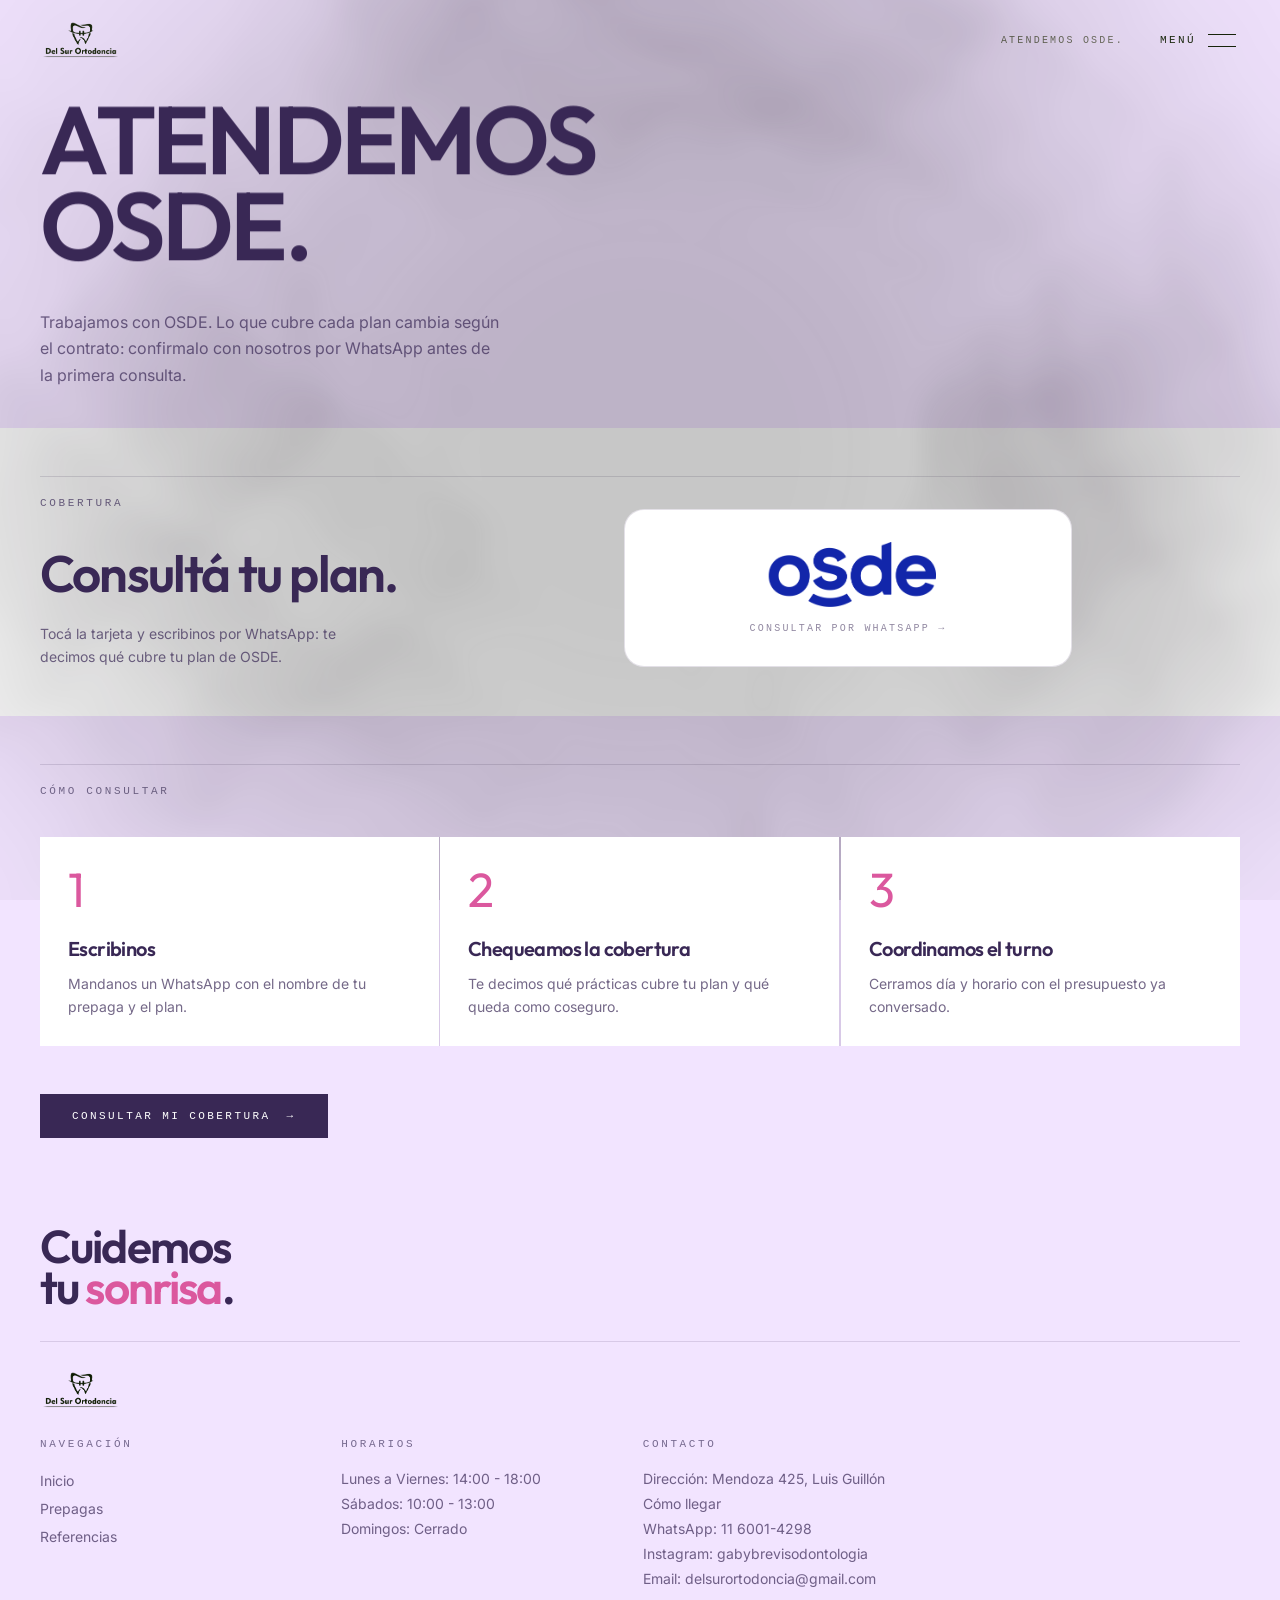
==== commit c7d72485: "Celu" ====
--- a/prepagas.html
+++ b/prepagas.html
@@ -173,7 +173,7 @@
     </div>
   </footer>
   <script src="js/site.js?v=3" defer></script>
-  <script src="js/efectos.js?v=2" defer></script>
+  <script src="js/efectos.js?v=3" defer></script>
 </body>
 
 </html>
